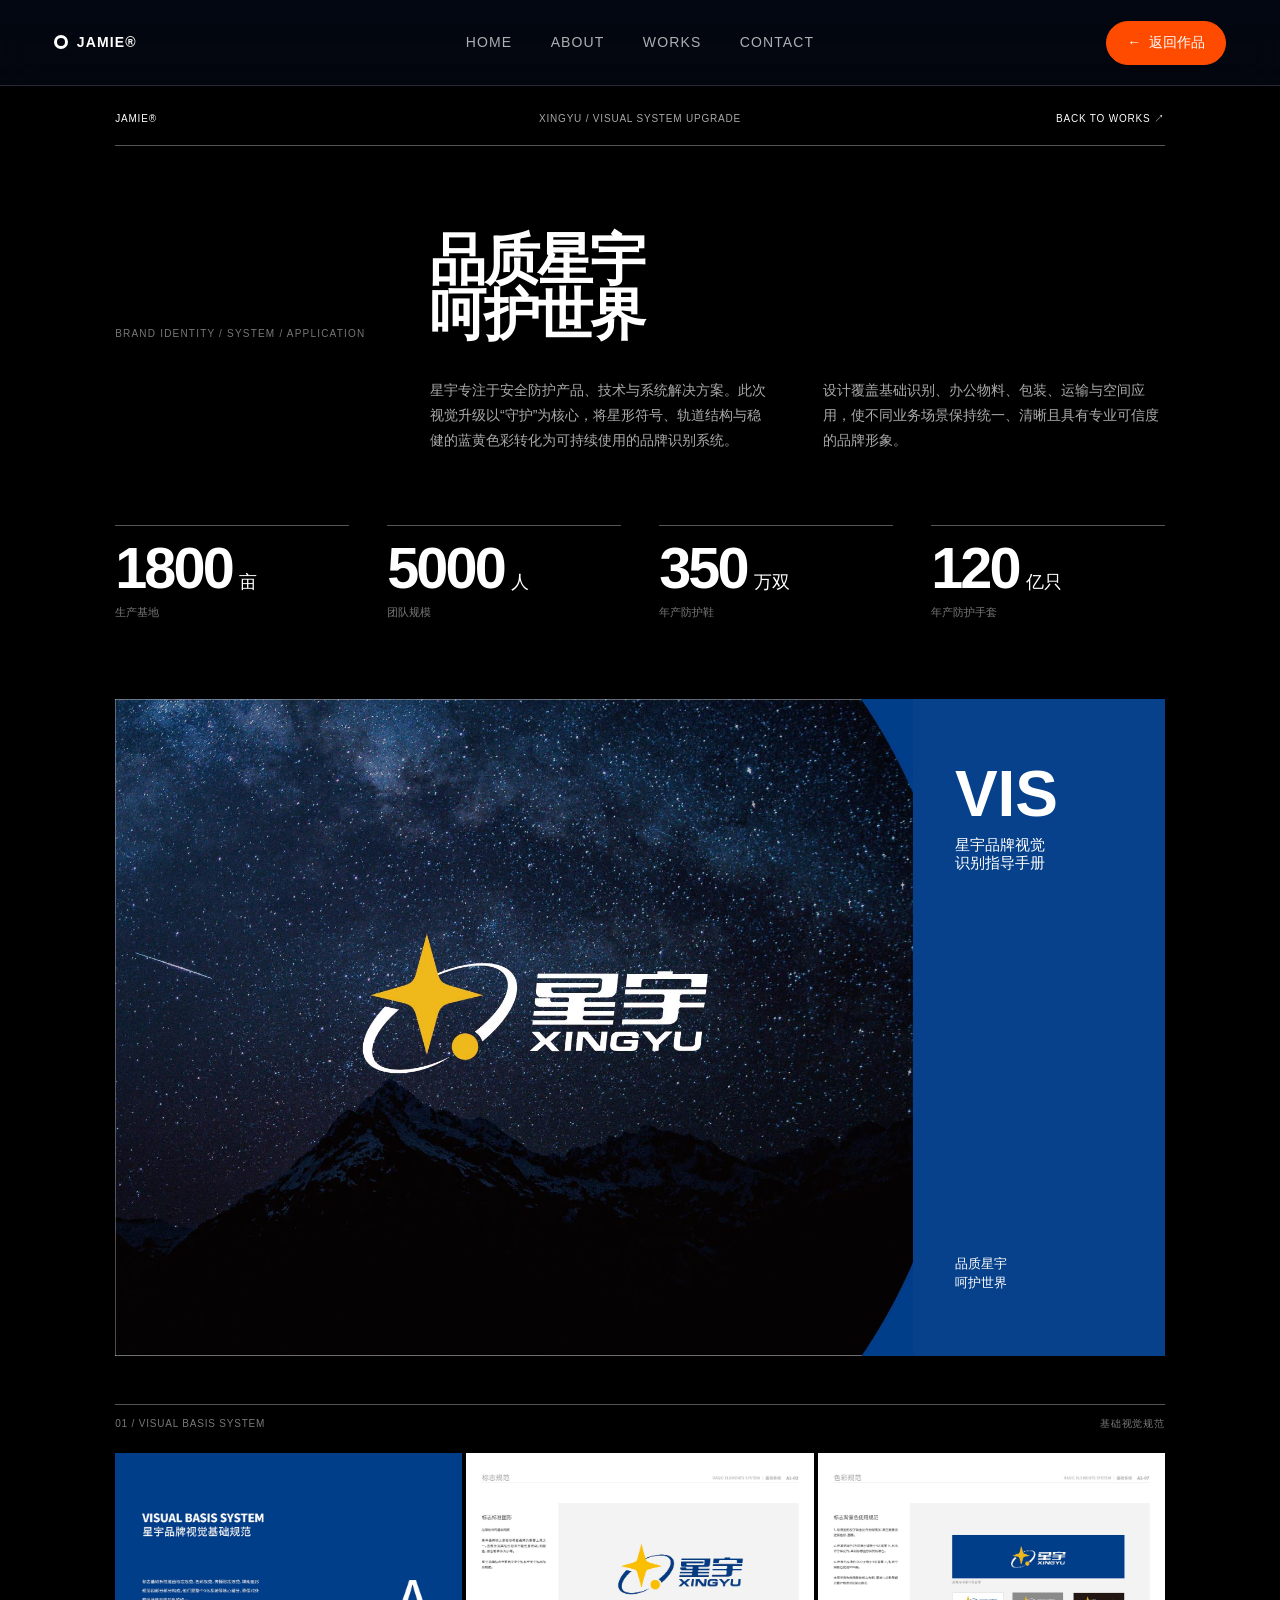
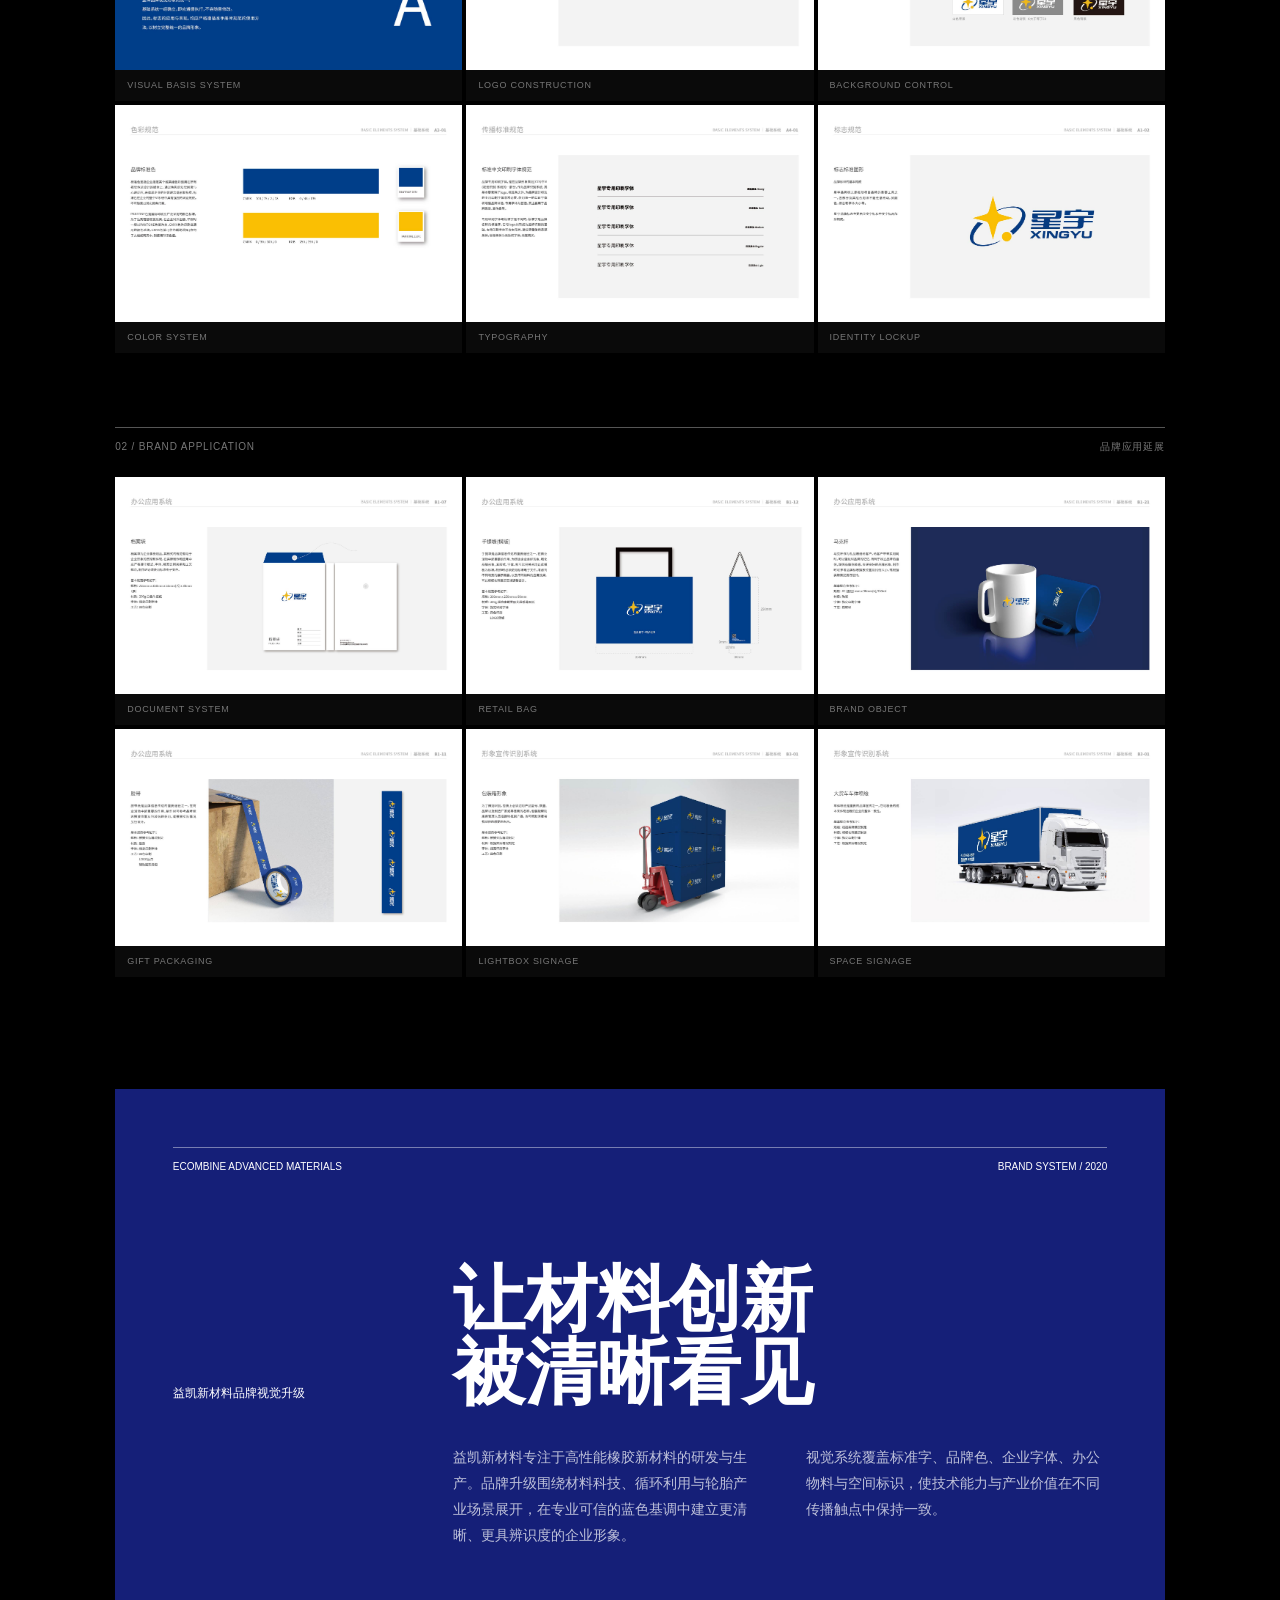
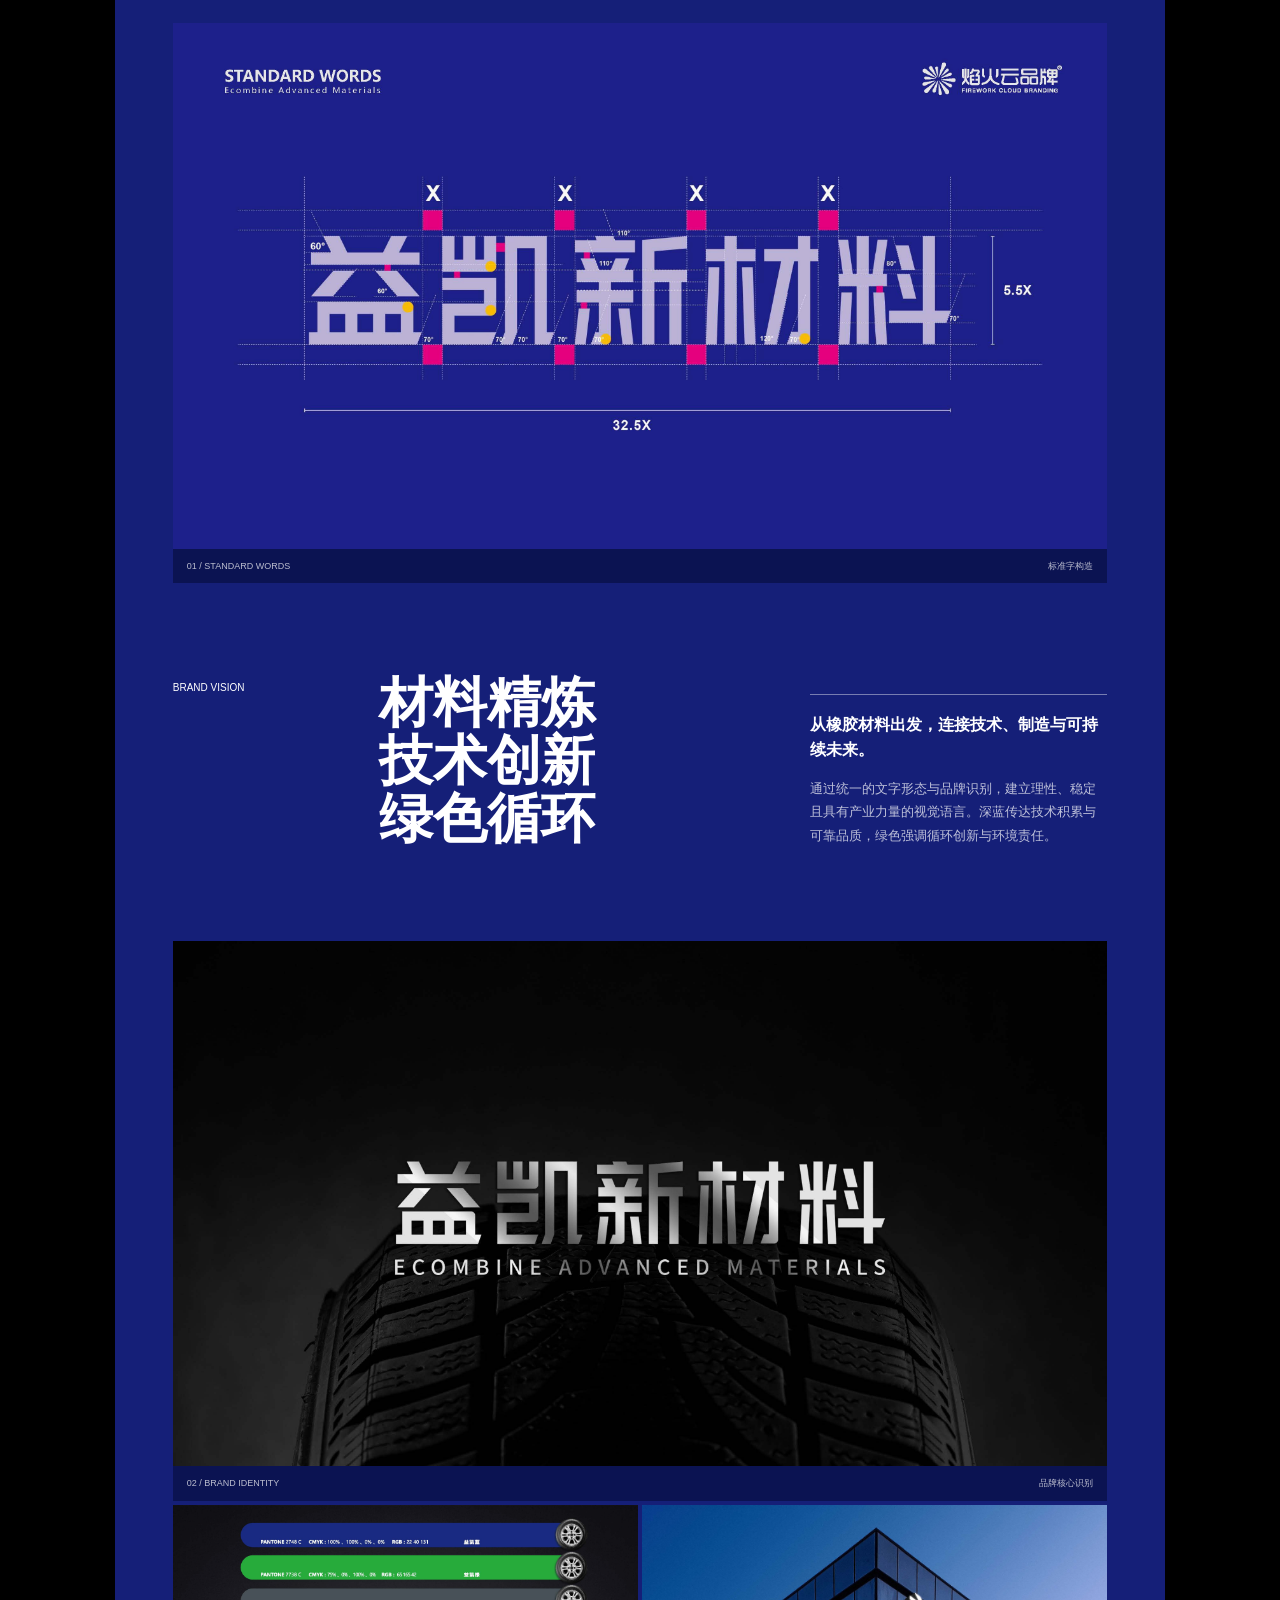
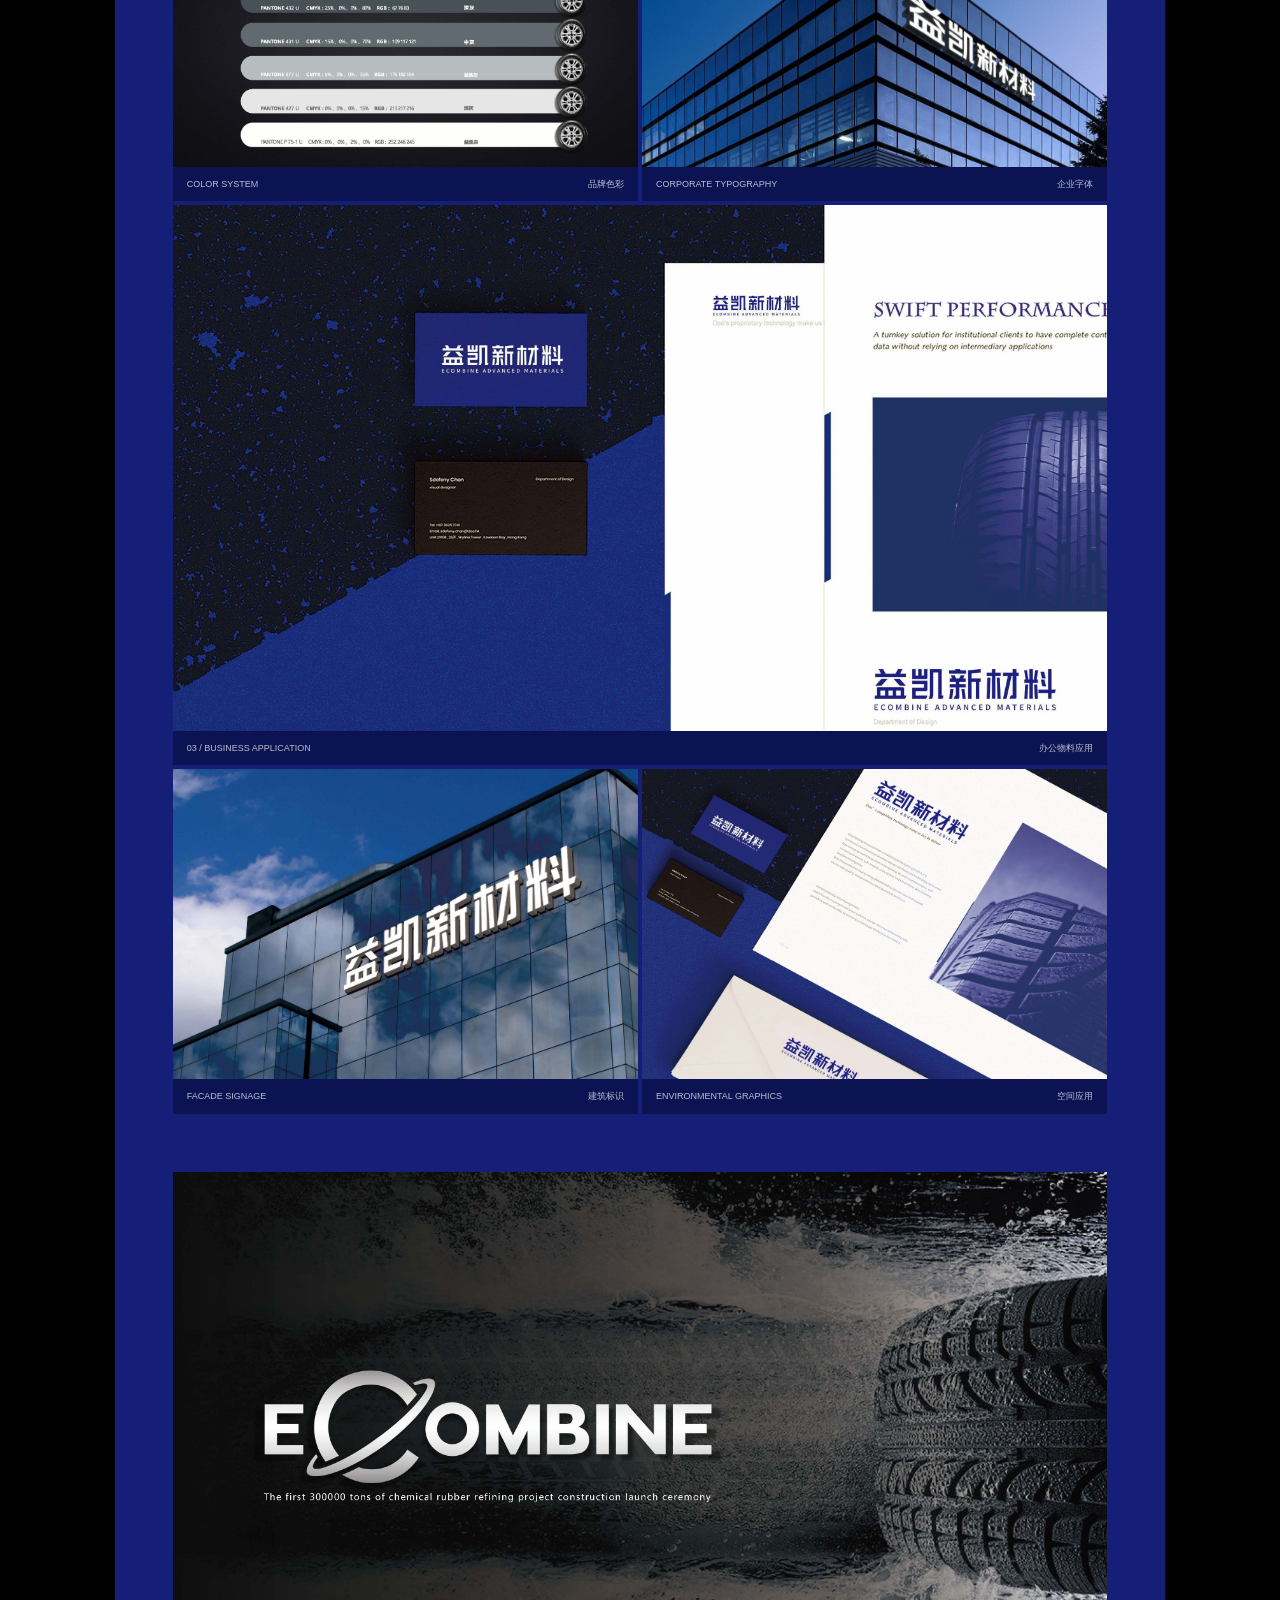
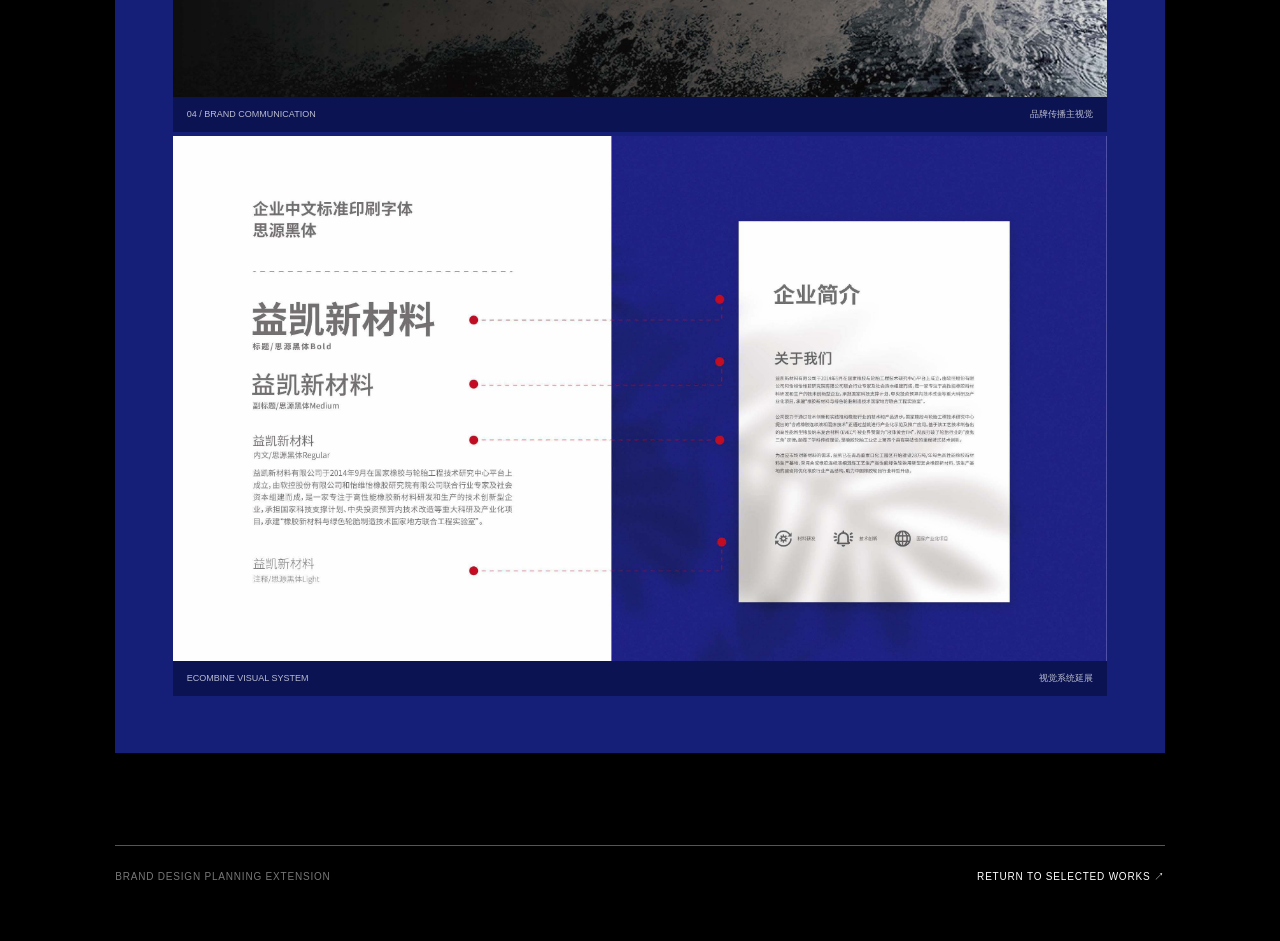
==== works/ecobine-brand-system/index.html @ 3ea34bc8 "Initial commit: Jamie Portfolio" ====
<!doctype html>
<html lang="zh-CN">
<head>
  <meta charset="utf-8">
  <meta name="viewport" content="width=device-width,initial-scale=1">
  <meta name="description" content="星宇品牌视觉识别系统升级项目">
  <title>Xingyu Brand System — Jamie</title>
  <link rel="icon" href="data:,">
  <link rel="stylesheet" href="/editorial-case.css?v=xingyu-yikai-1">
  <link rel="stylesheet" href="/global-nav.css?v=fixed-nav-4">
</head>
<body class="brand-reference-page has-global-nav">
  <header class="global-site-header">
    <a class="brand" href="/#home"><i></i> JAMIE®</a>
    <nav aria-label="主要导航"><a href="/#home">Home</a><a href="/#about">About</a><a href="/#works">Works</a><a href="/#contact">Contact</a></nav>
    <a class="case-return" href="/#works-secondary"><span aria-hidden="true">←</span> 返回作品</a>
  </header>
  <header class="brand-reference-nav">
    <a href="/#works-secondary">JAMIE®</a>
    <span>XINGYU / VISUAL SYSTEM UPGRADE</span>
    <a href="/#works-secondary">BACK TO WORKS ↗</a>
  </header>
  <main>
    <section class="brand-reference-intro">
      <div class="brand-reference-title">
        <p>BRAND IDENTITY / SYSTEM / APPLICATION</p>
        <h1>品质星宇<br>呵护世界</h1>
      </div>
      <div class="brand-reference-copy">
        <p>星宇专注于安全防护产品、技术与系统解决方案。此次视觉升级以“守护”为核心，将星形符号、轨道结构与稳健的蓝黄色彩转化为可持续使用的品牌识别系统。</p>
        <p>设计覆盖基础识别、办公物料、包装、运输与空间应用，使不同业务场景保持统一、清晰且具有专业可信度的品牌形象。</p>
      </div>
      <div class="brand-reference-stats">
        <div><strong>1800</strong><span>亩</span><p>生产基地</p></div>
        <div><strong>5000</strong><span>人</span><p>团队规模</p></div>
        <div><strong>350</strong><span>万双</span><p>年产防护鞋</p></div>
        <div><strong>120</strong><span>亿只</span><p>年产防护手套</p></div>
      </div>
    </section>

    <section class="brand-reference-feature">
      <img src="/assets/brand/xingyu-cover.jpg" alt="星宇品牌视觉识别手册封面">
      <div class="brand-reference-feature-copy"><strong>VIS</strong><p>星宇品牌视觉<br>识别指导手册</p><span>品质星宇<br>呵护世界</span></div>
    </section>

    <section class="brand-reference-system">
      <div class="brand-reference-label"><span>01 / VISUAL BASIS SYSTEM</span><span>基础视觉规范</span></div>
      <div class="brand-reference-grid">
        <figure class="brand-reference-a"><img src="/assets/brand/xingyu-section-a.jpg" alt="星宇视觉基础系统章节"><figcaption>VISUAL BASIS SYSTEM</figcaption></figure>
        <figure><img src="/assets/brand/xingyu-mark.jpg" alt="星宇标志标准图形"><figcaption>LOGO CONSTRUCTION</figcaption></figure>
        <figure><img src="/assets/brand/xingyu-background.jpg" alt="星宇标志背景色规范"><figcaption>BACKGROUND CONTROL</figcaption></figure>
        <figure><img src="/assets/brand/xingyu-colors.jpg" alt="星宇品牌标准色"><figcaption>COLOR SYSTEM</figcaption></figure>
        <figure><img src="/assets/brand/xingyu-type.jpg" alt="星宇标准印刷字体"><figcaption>TYPOGRAPHY</figcaption></figure>
        <figure><img src="/assets/brand/xingyu-mark.jpg" alt="星宇标志组合规范"><figcaption>IDENTITY LOCKUP</figcaption></figure>
      </div>
    </section>

    <section class="brand-reference-system brand-reference-applications">
      <div class="brand-reference-label"><span>02 / BRAND APPLICATION</span><span>品牌应用延展</span></div>
      <div class="brand-reference-grid">
        <figure><img src="/assets/brand/xingyu-folder.jpg" alt="星宇档案袋应用"><figcaption>DOCUMENT SYSTEM</figcaption></figure>
        <figure><img src="/assets/brand/xingyu-bag.jpg" alt="星宇手提袋应用"><figcaption>RETAIL BAG</figcaption></figure>
        <figure><img src="/assets/brand/xingyu-mug.jpg" alt="星宇马克杯应用"><figcaption>BRAND OBJECT</figcaption></figure>
        <figure><img src="/assets/brand/xingyu-box.jpg" alt="星宇礼品盒应用"><figcaption>GIFT PACKAGING</figcaption></figure>
        <figure><img src="/assets/brand/xingyu-sign.jpg" alt="星宇灯箱广告应用"><figcaption>LIGHTBOX SIGNAGE</figcaption></figure>
        <figure><img src="/assets/brand/xingyu-signage.jpg" alt="星宇空间导视应用"><figcaption>SPACE SIGNAGE</figcaption></figure>
      </div>
    </section>

    <section class="yikai-reference-page" aria-labelledby="yikai-title">
      <div class="yikai-reference-intro">
        <div class="yikai-reference-kicker">
          <span>ECOMBINE ADVANCED MATERIALS</span>
          <span>BRAND SYSTEM / 2020</span>
        </div>
        <div class="yikai-reference-title">
          <p>益凯新材料品牌视觉升级</p>
          <h2 id="yikai-title">让材料创新<br>被清晰看见</h2>
        </div>
        <div class="yikai-reference-copy">
          <p>益凯新材料专注于高性能橡胶新材料的研发与生产。品牌升级围绕材料科技、循环利用与轮胎产业场景展开，在专业可信的蓝色基调中建立更清晰、更具辨识度的企业形象。</p>
          <p>视觉系统覆盖标准字、品牌色、企业字体、办公物料与空间标识，使技术能力与产业价值在不同传播触点中保持一致。</p>
        </div>
      </div>

      <figure class="yikai-reference-hero">
        <img src="/assets/brand/yk-33.jpg" alt="益凯新材料中文标准字构造规范">
        <figcaption><span>01 / STANDARD WORDS</span><span>标准字构造</span></figcaption>
      </figure>

      <div class="yikai-reference-vision">
        <p>BRAND VISION</p>
        <h3>材料精炼<br>技术创新<br>绿色循环</h3>
        <div>
          <strong>从橡胶材料出发，连接技术、制造与可持续未来。</strong>
          <p>通过统一的文字形态与品牌识别，建立理性、稳定且具有产业力量的视觉语言。深蓝传达技术积累与可靠品质，绿色强调循环创新与环境责任。</p>
        </div>
      </div>

      <figure class="yikai-reference-hero yikai-reference-dark">
        <img src="/assets/brand/yk-34.jpg" alt="益凯新材料标志与轮胎应用主视觉" loading="lazy">
        <figcaption><span>02 / BRAND IDENTITY</span><span>品牌核心识别</span></figcaption>
      </figure>

      <div class="yikai-reference-grid">
        <figure>
          <img src="/assets/brand/yk-03.jpg" alt="益凯新材料品牌色彩系统" loading="lazy">
          <figcaption><span>COLOR SYSTEM</span><span>品牌色彩</span></figcaption>
        </figure>
        <figure>
          <img src="/assets/brand/yk-40.jpg" alt="益凯新材料企业字体规范" loading="lazy">
          <figcaption><span>CORPORATE TYPOGRAPHY</span><span>企业字体</span></figcaption>
        </figure>
      </div>

      <figure class="yikai-reference-hero">
        <img src="/assets/brand/yk-35.jpg" alt="益凯新材料品牌办公与印刷物料" loading="lazy">
        <figcaption><span>03 / BUSINESS APPLICATION</span><span>办公物料应用</span></figcaption>
      </figure>

      <div class="yikai-reference-grid yikai-reference-environment">
        <figure>
          <img src="/assets/brand/yk-36.jpg" alt="益凯新材料建筑外立面标识" loading="lazy">
          <figcaption><span>FACADE SIGNAGE</span><span>建筑标识</span></figcaption>
        </figure>
        <figure>
          <img src="/assets/brand/yk-39.jpg" alt="益凯新材料园区环境标识" loading="lazy">
          <figcaption><span>ENVIRONMENTAL GRAPHICS</span><span>空间应用</span></figcaption>
        </figure>
      </div>

      <figure class="yikai-reference-hero yikai-reference-campaign">
        <img src="/assets/brand/yk-05.jpg" alt="益凯新材料轮胎品牌传播主视觉" loading="lazy">
        <figcaption><span>04 / BRAND COMMUNICATION</span><span>品牌传播主视觉</span></figcaption>
      </figure>

      <figure class="yikai-reference-hero yikai-reference-end">
        <img src="/assets/brand/yk-42.jpg" alt="益凯新材料视觉规范延展" loading="lazy">
        <figcaption><span>ECOMBINE VISUAL SYSTEM</span><span>视觉系统延展</span></figcaption>
      </figure>
    </section>

    <footer class="brand-reference-footer"><span>BRAND DESIGN PLANNING EXTENSION</span><a href="/#works-secondary">RETURN TO SELECTED WORKS ↗</a></footer>
  </main>
</body>
</html>
---- editorial-case.css ----
:root{font-family:Arial,"Helvetica Neue","Microsoft YaHei",sans-serif;color:#f7f7f5;background:#050505;line-height:1.45}
*{box-sizing:border-box}html{scroll-behavior:smooth}body{margin:0;background:#050505}img{display:block;width:100%}a{color:inherit}
.case-nav{position:relative;z-index:2;display:grid;grid-template-columns:1fr auto 1fr;align-items:center;gap:20px;padding:22px 6vw;border-bottom:1px solid #444;font-size:10px;letter-spacing:.08em;text-transform:uppercase}.case-nav a{text-decoration:none}.case-nav p{margin:0;color:#888}.case-nav a:last-child{text-align:right}
.case-hero{display:grid;grid-template-columns:minmax(280px,.7fr) minmax(0,1.3fr);min-height:78svh;border-bottom:1px solid #333}.case-hero-copy{display:flex;flex-direction:column;justify-content:center;padding:8vw 6vw}.case-kicker{margin:0 0 24px;color:#8a8a86;font-size:10px;letter-spacing:.12em}.case-hero h1{margin:0;font-size:clamp(52px,6.6vw,118px);line-height:.87;letter-spacing:-.07em}.case-hero-copy>p:last-child{max-width:430px;margin:34px 0 0;color:#aaa;font-size:16px;line-height:1.75}.case-hero figure{margin:0;min-height:520px;background:#141414;overflow:hidden}.case-hero figure img{height:100%;object-fit:cover}
.case-intro{display:grid;grid-template-columns:1fr 1fr;gap:8vw;padding:90px 6vw}.case-intro h2{margin:0;font-size:clamp(36px,4vw,70px);line-height:.95;letter-spacing:-.055em}.case-intro p{max-width:520px;margin:0;color:#aaa;font-size:16px;line-height:1.75}.case-label{display:flex;justify-content:space-between;gap:20px;padding-top:13px;border-top:1px solid #555;color:#777;font-size:10px;letter-spacing:.08em;text-transform:uppercase}
.case-gallery{padding:0 6vw 90px}.case-gallery .case-label{margin-bottom:34px}.case-grid{display:grid;grid-template-columns:repeat(2,minmax(0,1fr));gap:18px}.case-grid figure{margin:0;background:#111;overflow:hidden}.case-grid figure.wide{grid-column:1/-1}.case-grid img{height:100%;object-fit:cover}.case-grid figcaption{padding:10px 0 22px;color:#777;font-size:10px;letter-spacing:.08em}
.case-band{padding:90px 6vw;background:#f2f2ef;color:#111}.case-band .case-label{border-color:#999;color:#777}.case-band h2{max-width:920px;margin:52px 0 42px;font-size:clamp(40px,5vw,88px);line-height:.91;letter-spacing:-.065em}.case-band-grid{display:grid;grid-template-columns:repeat(3,1fr);gap:16px}.case-band-grid figure{margin:0}.case-band-grid figcaption{padding-top:9px;color:#777;font-size:10px}
.case-footer{display:flex;justify-content:space-between;gap:20px;padding:28px 6vw;border-top:1px solid #444;color:#aaa;font-size:10px;letter-spacing:.08em}.case-footer a{text-decoration:none}
body.case-blue{background:#061533}.case-blue .case-nav,.case-blue .case-hero{border-color:#31528b}.case-blue .case-hero figure,.case-blue .case-grid figure{background:#0c234f}.case-blue .case-label{border-color:#4069a7;color:#8ca9d2}.case-blue .case-intro p{color:#abc0df}.case-blue .case-band{background:#e8edf4}
body.case-tea{background:#171410}.case-tea .case-nav,.case-tea .case-hero{border-color:#5b4f40}.case-tea .case-hero figure,.case-tea .case-grid figure{background:#262017}.case-tea .case-label{border-color:#6f604c;color:#a99071}.case-tea .case-intro p{color:#c0b19c}.case-tea .case-band{background:#efece4}
body.case-package{background:#120c08}.case-package .case-nav,.case-package .case-hero{border-color:#60452d}.case-package .case-hero figure,.case-package .case-grid figure{background:#29180f}.case-package .case-label{border-color:#77563a;color:#bc8d61}.case-package .case-intro p{color:#c9ac91}.case-package .case-band{background:#f0e8dc}
@media(max-width:850px){.case-nav{grid-template-columns:1fr auto;padding:18px 22px}.case-nav p{display:none}.case-hero{grid-template-columns:1fr;min-height:auto}.case-hero-copy{padding:76px 22px}.case-hero figure{min-height:58vw}.case-intro{grid-template-columns:1fr;gap:28px;padding:64px 22px}.case-gallery{padding:0 22px 64px}.case-band{padding:64px 22px}.case-band-grid{grid-template-columns:1fr 1fr}.case-footer{padding:24px 22px}}
@media(max-width:540px){.case-hero h1{font-size:54px}.case-hero-copy>p:last-child,.case-intro p{font-size:14px}.case-grid,.case-band-grid{grid-template-columns:1fr}.case-grid figure.wide{grid-column:auto}.case-band h2{font-size:44px}.case-footer{display:block}.case-footer a{display:block;margin-top:10px}}
@media(prefers-reduced-motion:reduce){html{scroll-behavior:auto}}

/* Xingyu reference layout: pure black canvas and a long-form VIS grid. */
.brand-reference-page{margin:0;background:#000;color:#fff;font-family:Arial,"Helvetica Neue","Microsoft YaHei",sans-serif}
.brand-reference-nav{display:grid;grid-template-columns:1fr auto 1fr;align-items:center;gap:20px;margin:0 9vw;padding:26px 0 18px;border-bottom:1px solid #555;color:#aaa;font-size:10px;letter-spacing:.08em;text-transform:uppercase}.brand-reference-nav a{color:#fff;text-decoration:none}.brand-reference-nav a:last-child{text-align:right}
.brand-reference-intro{padding:86px 9vw 78px}.brand-reference-title{display:grid;grid-template-columns:30% 70%;align-items:end;gap:0}.brand-reference-title>p{margin:0;color:#777;font-size:10px;letter-spacing:.12em}.brand-reference-title h1{margin:0;font-size:clamp(38px,4.4vw,80px);line-height:.98;letter-spacing:-.045em}.brand-reference-copy{display:grid;grid-template-columns:1fr 1fr;gap:4vw;margin:36px 0 0 30%}.brand-reference-copy p{margin:0;color:#aaa;font-size:14px;line-height:1.8}.brand-reference-stats{display:grid;grid-template-columns:repeat(4,1fr);gap:3vw;margin-top:72px}.brand-reference-stats div{border-top:1px solid #555;padding-top:14px}.brand-reference-stats strong{font-size:clamp(38px,4.5vw,76px);line-height:1;letter-spacing:-.05em}.brand-reference-stats span{margin-left:7px;font-size:18px}.brand-reference-stats p{margin:7px 0 0;color:#777;font-size:11px}
.brand-reference-feature{position:relative;width:82%;margin:0 auto 4px;background:#071b42;overflow:hidden}.brand-reference-feature>img{display:block;width:100%}.brand-reference-feature-copy{position:absolute;top:0;right:0;bottom:0;width:24%;display:flex;flex-direction:column;padding:6% 4%;background:#07418b}.brand-reference-feature-copy strong{font-size:clamp(40px,5vw,82px);line-height:1}.brand-reference-feature-copy p{margin:10px 0 0;font-size:15px;line-height:1.2}.brand-reference-feature-copy span{margin-top:auto;font-size:13px;line-height:1.45}
.brand-reference-system{width:82%;margin:0 auto;padding-top:44px}.brand-reference-label{display:flex;justify-content:space-between;gap:20px;margin-bottom:22px;padding-top:12px;border-top:1px solid #555;color:#777;font-size:10px;letter-spacing:.08em}.brand-reference-grid{display:grid;grid-template-columns:repeat(3,1fr);gap:4px}.brand-reference-grid figure{margin:0;background:#f2f2f0;overflow:hidden}.brand-reference-grid img{display:block;width:100%;height:auto}.brand-reference-grid figcaption{padding:9px 12px;background:#0a0a0a;color:#777;font-size:9px;letter-spacing:.08em}.brand-reference-a{background:#07418b!important}.brand-reference-applications{padding-top:74px}.brand-reference-footer{display:flex;justify-content:space-between;gap:20px;width:82%;margin:92px auto 0;padding:24px 0 56px;border-top:1px solid #555;color:#777;font-size:10px;letter-spacing:.08em}.brand-reference-footer a{color:#fff;text-decoration:none}

/* Ecombine chapter: a continuous deep-blue brand manual below the Xingyu case. */
.yikai-reference-page{width:82%;margin:112px auto 0;padding:0 4.5vw 4.5vw;background:#151f78;color:#fff;box-sizing:border-box;overflow:hidden}.yikai-reference-intro{padding:4.5vw 0 5.5vw}.yikai-reference-kicker{display:flex;justify-content:space-between;gap:20px;padding-top:12px;border-top:1px solid rgba(255,255,255,.42);font-size:10px;line-height:1.4}.yikai-reference-title{display:grid;grid-template-columns:30% 70%;align-items:end;margin-top:7vw}.yikai-reference-title>p{margin:0 28px 7px 0;font-size:12px;line-height:1.5}.yikai-reference-title h2{margin:0;font-size:clamp(42px,5.6vw,100px);font-weight:700;line-height:1.02;letter-spacing:0}.yikai-reference-copy{display:grid;grid-template-columns:1fr 1fr;gap:4vw;margin:36px 0 0 30%}.yikai-reference-copy p{margin:0;color:rgba(255,255,255,.72);font-size:14px;line-height:1.85}.yikai-reference-page figure{margin:0;overflow:hidden}.yikai-reference-page img{display:block;width:100%;height:auto}.yikai-reference-page figcaption{display:flex;justify-content:space-between;gap:20px;padding:11px 14px;background:#0b1352;color:rgba(255,255,255,.72);font-size:9px;line-height:1.4;letter-spacing:0}.yikai-reference-hero{margin-top:4px!important}.yikai-reference-vision{display:grid;grid-template-columns:18% 42% 1fr;gap:3vw;padding:7vw 0}.yikai-reference-vision>p{margin:8px 0 0;font-size:10px}.yikai-reference-vision h3{margin:0;font-size:clamp(34px,4.2vw,72px);line-height:1.08;letter-spacing:0}.yikai-reference-vision div{align-self:end;padding-top:18px;border-top:1px solid rgba(255,255,255,.42)}.yikai-reference-vision strong{display:block;font-size:16px;line-height:1.55}.yikai-reference-vision div p{margin:14px 0 0;color:rgba(255,255,255,.72);font-size:13px;line-height:1.8}.yikai-reference-grid{display:grid;grid-template-columns:1fr 1fr;gap:4px;margin-top:4px}.yikai-reference-grid figure{display:flex;flex-direction:column;background:#0b1352}.yikai-reference-grid img{flex:1;object-fit:cover}.yikai-reference-environment img{aspect-ratio:1.5;object-fit:cover}.yikai-reference-campaign{margin-top:4.5vw!important}.yikai-reference-end{margin-top:4px!important}.yikai-reference-dark img,.yikai-reference-campaign img{background:#050505}
@media(max-width:760px){.brand-reference-nav{grid-template-columns:1fr auto;margin:0 20px}.brand-reference-nav span{display:none}.brand-reference-intro{padding:64px 20px}.brand-reference-title{grid-template-columns:1fr;gap:20px}.brand-reference-copy{grid-template-columns:1fr;margin:30px 0 0}.brand-reference-stats{grid-template-columns:1fr 1fr}.brand-reference-feature,.brand-reference-system,.brand-reference-footer{width:calc(100% - 40px)}.brand-reference-feature-copy{display:none}.brand-reference-grid{grid-template-columns:1fr 1fr}.brand-reference-footer{margin-top:60px}.yikai-reference-page{width:calc(100% - 40px);margin-top:72px;padding:0 20px 20px}.yikai-reference-intro{padding:34px 0 46px}.yikai-reference-title{grid-template-columns:1fr;margin-top:58px}.yikai-reference-title>p{margin-bottom:18px}.yikai-reference-copy{grid-template-columns:1fr;margin:28px 0 0}.yikai-reference-vision{grid-template-columns:1fr;padding:58px 0}.yikai-reference-vision h3{margin-top:22px}.yikai-reference-vision div{margin-top:22px}.yikai-reference-grid{grid-template-columns:1fr}.yikai-reference-campaign{margin-top:40px!important}}
@media(max-width:480px){.brand-reference-stats{gap:28px 14px}.brand-reference-stats strong{font-size:42px}.brand-reference-grid{grid-template-columns:1fr}.brand-reference-footer{display:block}.brand-reference-footer a{display:block;margin-top:10px}}

/* Breakthrough 2020: black editorial canvas based on the supplied annual-report reference. */
.publication-reference-page{margin:0;background:#000;color:#fff;font-family:Arial,"Helvetica Neue","Microsoft YaHei",sans-serif}.publication-nav{display:grid;grid-template-columns:1fr auto 1fr;align-items:center;width:82%;margin:0 auto;padding:26px 0 18px;border-bottom:1px solid #444;font-size:10px;line-height:1.4}.publication-nav a{color:#fff;text-decoration:none}.publication-nav p{margin:0;color:#777}.publication-nav a:last-child{text-align:right}.publication-main{width:82%;margin:0 auto}.publication-intro{padding:76px 0 68px}.publication-kicker,.publication-label{display:flex;justify-content:space-between;gap:20px;padding-top:12px;border-top:1px solid #4b4b4b;color:#858585;font-size:10px;line-height:1.4}.publication-summary{display:grid;grid-template-columns:34% 66%;gap:0;margin-top:72px}.publication-summary>div:first-child>p{margin:0 0 26px;color:#777;font-size:10px;line-height:1.4}.publication-summary h1{margin:0;font-size:76px;line-height:.9;letter-spacing:0}.publication-description{align-self:end;max-width:820px}.publication-description h2{max-width:720px;margin:0 0 28px;font-size:34px;line-height:1.16;letter-spacing:0}.publication-description>p{max-width:760px;margin:0 0 14px;color:#aaa;font-size:15px;line-height:1.8}.publication-palette{display:flex;gap:12px;margin-top:30px}.publication-palette i{width:18px;height:18px;border-radius:50%;background:#e23b48}.publication-palette i:nth-child(2){background:#f2f2ee}.publication-palette i:nth-child(3){background:#e8bd24}.publication-palette i:nth-child(4){background:#24a84c}.publication-cover{width:78%;margin:0 auto;background:#000;overflow:hidden}.publication-cover img{width:100%;height:auto}.publication-reference-page figcaption{display:flex;justify-content:space-between;gap:20px;padding:11px 12px;background:#080808;color:#777;font-size:9px;line-height:1.4}.publication-section{padding-top:112px}.publication-section-head{display:grid;grid-template-columns:1.3fr .7fr;gap:8vw;align-items:end;margin:54px 0 38px}.publication-section-head h2{max-width:800px;margin:0;font-size:46px;line-height:1.05;letter-spacing:0}.publication-section-head p{max-width:480px;margin:0;color:#999;font-size:14px;line-height:1.75}.publication-spread-grid,.publication-mockup-grid{display:grid;grid-template-columns:repeat(3,minmax(0,1fr));gap:4px}.publication-spread-grid figure,.publication-mockup-grid figure{margin:0;background:#0c0c0c;overflow:hidden}.publication-spread-grid img,.publication-mockup-grid img{width:100%;height:auto}.publication-mockup-grid{row-gap:22px}.publication-mockup-grid figcaption{display:block;padding:9px 0 0;background:#000}.publication-bindings{padding-top:128px}.publication-closing{padding:160px 0 74px}.publication-closing>p{margin:0 0 44px;color:#777;font-size:10px}.publication-closing h2{margin:0;font-size:72px;line-height:.93;letter-spacing:0}.publication-closing div{display:flex;justify-content:space-between;gap:30px;margin-top:58px;padding-top:18px;border-top:1px solid #444;color:#999;font-size:11px}.publication-closing a{color:#fff;text-decoration:none}
@media(max-width:900px){.publication-summary{grid-template-columns:1fr;margin-top:56px}.publication-summary h1{font-size:64px}.publication-description{margin-top:52px}.publication-section-head{grid-template-columns:1fr;gap:24px}.publication-spread-grid,.publication-mockup-grid{grid-template-columns:1fr 1fr}.publication-cover{width:100%}.publication-closing h2{font-size:60px}}
@media(max-width:600px){.publication-nav{grid-template-columns:1fr auto;width:calc(100% - 40px);padding:20px 0}.publication-nav p{display:none}.publication-main{width:calc(100% - 40px)}.publication-intro{padding:56px 0 46px}.publication-kicker span:last-child{display:none}.publication-summary{margin-top:48px}.publication-summary h1{font-size:52px}.publication-description{margin-top:40px}.publication-description h2{font-size:28px}.publication-description>p{font-size:14px}.publication-section{padding-top:78px}.publication-section-head{margin:38px 0 28px}.publication-section-head h2{font-size:34px}.publication-spread-grid,.publication-mockup-grid{grid-template-columns:1fr}.publication-bindings{padding-top:86px}.publication-closing{padding:100px 0 52px}.publication-closing h2{font-size:44px}.publication-closing div{display:block}.publication-closing a{display:block;margin-top:18px}}

/* Laoshan tea editorial: a distinct black chapter with restrained tea-green cues. */
.tea-publication{padding-top:104px;border-top:1px solid #363636;background:#000;color:#fff}.tea-publication-intro{padding-bottom:82px}.tea-publication-kicker,.tea-publication-label{display:flex;justify-content:space-between;gap:20px;padding-top:12px;border-top:1px solid #465247;color:#7f9181;font-size:10px;line-height:1.4}.tea-publication-summary{display:grid;grid-template-columns:34% 66%;margin-top:72px}.tea-publication-summary>div:first-child>p{margin:0 0 26px;color:#718273;font-size:10px}.tea-publication-summary h2{margin:0;font-size:70px;line-height:.95;letter-spacing:0}.tea-publication-description{align-self:end;max-width:820px}.tea-publication-description h3{max-width:720px;margin:0 0 28px;font-size:34px;line-height:1.16;letter-spacing:0}.tea-publication-description>p{max-width:760px;margin:0 0 14px;color:#aaa;font-size:15px;line-height:1.8}.tea-publication-palette{display:flex;gap:12px;margin-top:30px}.tea-publication-palette i{width:18px;height:18px;border-radius:50%;background:#566f45}.tea-publication-palette i:nth-child(2){background:#f1f0e9}.tea-publication-palette i:nth-child(3){background:#d7ae42}.tea-publication-palette i:nth-child(4){background:#183d2d}.tea-publication-section{padding-top:30px}.tea-publication-section-head{display:grid;grid-template-columns:1.3fr .7fr;gap:8vw;align-items:end;margin:54px 0 38px}.tea-publication-section-head h3{max-width:800px;margin:0;font-size:46px;line-height:1.05;letter-spacing:0}.tea-publication-section-head p{max-width:480px;margin:0;color:#999;font-size:14px;line-height:1.75}.tea-publication-overview-grid{display:grid;grid-template-columns:repeat(3,minmax(0,1fr));gap:4px}.tea-publication figure{margin:0;background:#0a0a0a;overflow:hidden}.tea-publication img{display:block;width:100%;height:auto}.tea-publication figcaption{display:flex;justify-content:space-between;gap:20px;padding:10px 12px;background:#080808;color:#718273;font-size:9px;line-height:1.4}.tea-publication-cover{width:78%;margin:118px auto 0!important}.tea-publication-feature{margin-top:112px!important}.tea-publication-mockups{display:grid;grid-template-columns:1fr;gap:4px;margin-top:4px}.tea-publication-end{padding:130px 0 72px}.tea-publication-end>p{margin:0 0 82px;text-align:center;font-size:68px;font-weight:700;line-height:1}.tea-publication-end>p::after{content:"";display:block;width:92px;height:8px;margin:12px auto 0;background:#a78a4f}.tea-publication-end div{display:flex;justify-content:space-between;gap:30px;padding-top:18px;border-top:1px solid #465247;color:#718273;font-size:10px}.tea-publication-end a{color:#fff;text-decoration:none}
@media(max-width:900px){.tea-publication-summary{grid-template-columns:1fr;margin-top:56px}.tea-publication-summary h2{font-size:60px}.tea-publication-description{margin-top:52px}.tea-publication-section-head{grid-template-columns:1fr;gap:24px}.tea-publication-overview-grid{grid-template-columns:1fr 1fr}.tea-publication-cover{width:100%}}
@media(max-width:600px){.tea-publication{padding-top:76px}.tea-publication-intro{padding-bottom:62px}.tea-publication-kicker span:last-child{display:none}.tea-publication-summary{margin-top:48px}.tea-publication-summary h2{font-size:48px}.tea-publication-description{margin-top:40px}.tea-publication-description h3{font-size:28px}.tea-publication-description>p{font-size:14px}.tea-publication-section{padding-top:16px}.tea-publication-section-head{margin:38px 0 28px}.tea-publication-section-head h3{font-size:34px}.tea-publication-overview-grid{grid-template-columns:1fr}.tea-publication-cover{margin-top:78px!important}.tea-publication-feature{margin-top:72px!important}.tea-publication-end{padding:92px 0 52px}.tea-publication-end>p{margin-bottom:58px;font-size:50px}.tea-publication-end div{display:block}.tea-publication-end a{display:block;margin-top:16px}}

/* Keep the tea cover aligned with the main content column. */
.tea-publication-cover{width:100%;margin-left:0!important;margin-right:0!important}

/* Align the first editorial cover with the same content edges. */
.publication-cover{width:100%;margin-left:0;margin-right:0}

/* Festive packaging reference layout. */
.case-package{background:#e94712;color:#fff}
.case-package .case-nav{width:80%;margin:0 auto;padding:34px 0 20px;border-color:rgba(255,255,255,.45);color:#fff}
.case-package main{width:80%;margin:0 auto}
.case-package .case-hero{display:block;min-height:0;border:0;padding:76px 0 0}
.case-package .case-hero-copy{display:grid;grid-template-columns:30% 70%;padding:0 0 68px;align-items:end}
.case-package .case-kicker{color:#ffd2bd;margin:0 0 24px}
.case-package .case-hero h1{font-size:clamp(58px,6vw,108px);letter-spacing:-.06em}
.case-package .case-hero-copy>p:last-child{max-width:760px;margin:0;color:#ffe1d3;font-size:14px;line-height:1.75}
.case-package .case-hero figure{min-height:0;margin:0;background:transparent}
.case-package .case-hero figure img{height:auto;object-fit:contain}
.case-package .case-intro{display:none}
.case-package .case-gallery{padding:78px 0 0}
.case-package .case-label{border-color:rgba(255,255,255,.45);color:#ffd2bd}
.case-package .case-grid{grid-template-columns:repeat(2,1fr);gap:4px;margin-top:22px}
.case-package .case-grid figure.wide{grid-column:1/-1}
.case-package .case-grid figcaption{display:none}
.case-package .case-band{padding:92px 0 0;background:transparent;color:#fff}
.case-package .case-band h2{margin:48px 0 36px;font-size:clamp(40px,5vw,84px)}
.case-package .case-band-grid{grid-template-columns:repeat(2,1fr);gap:4px}
.case-package .case-band-grid figure:nth-child(1),.case-package .case-band-grid figure:nth-child(4){grid-column:1/-1}
.case-package .case-band-grid figcaption{display:none}
.case-package .case-footer{width:100%;padding:70px 0 34px;border-color:rgba(255,255,255,.45);color:#ffe1d3}
@media(max-width:850px){.case-package main{width:calc(100% - 40px)}.case-package .case-nav{width:calc(100% - 40px)}.case-package .case-hero-copy{grid-template-columns:1fr;gap:36px;padding-bottom:42px}.case-package .case-gallery{padding-top:56px}.case-package .case-band{padding-top:64px}}
---- global-nav.css ----
:root {
  --global-nav-height: 86px;
}

html {
  scroll-padding-top: var(--global-nav-height);
}

.global-site-header {
  position: fixed !important;
  z-index: 1000 !important;
  inset: 0 0 auto 0;
  width: 100%;
  height: var(--global-nav-height);
  padding: 0 clamp(24px, 4.2vw, 72px);
  display: grid;
  grid-template-columns: 1fr auto 1fr;
  align-items: center;
  color: #fff !important;
  font-family: Inter, "Helvetica Neue", "PingFang SC", "Microsoft YaHei", Arial, sans-serif;
  font-size: 14px;
  letter-spacing: .08em;
  text-transform: uppercase;
  background: linear-gradient(180deg, rgba(2, 8, 23, .72), rgba(2, 8, 23, .48));
  border-bottom: 1px solid rgba(255, 255, 255, .14);
  box-shadow: 0 10px 34px rgba(0, 0, 0, .08);
  -webkit-backdrop-filter: blur(18px) saturate(130%);
  backdrop-filter: blur(18px) saturate(130%);
}

.global-site-header a {
  color: inherit;
  text-decoration: none;
}

.global-site-header .brand {
  display: flex;
  align-items: center;
  gap: 9px;
  font-weight: 700;
}

.global-site-header .brand i {
  width: 14px;
  height: 14px;
  border: 3px solid #fff !important;
  border-radius: 50%;
}

.global-site-header nav {
  display: flex;
  gap: clamp(22px, 3vw, 52px);
  color: rgba(255, 255, 255, .68) !important;
}

.global-site-header nav a,
.global-site-header .contact-pill {
  transition: color .25s ease, background-color .25s ease, border-color .25s ease;
}

.global-site-header .case-return {
  justify-self: end;
  display: inline-flex;
  align-items: center;
  gap: 8px;
  min-height: 44px;
  padding: 10px 20px;
  border: 1px solid #ff4b00;
  border-radius: 30px;
  background: #ff4b00;
  color: #fff;
  font-size: 14px;
  letter-spacing: 0;
  white-space: nowrap;
  transition: background-color .2s ease;
}
.global-site-header .case-return:hover { background: #ff641f; }
.global-site-header .case-return:focus-visible { outline: 2px solid #fff; outline-offset: 4px; }

.global-site-header nav a:hover,
.global-site-header nav a:focus-visible {
  color: #fff;
}

.global-site-header .contact-pill {
  justify-self: end;
  padding: 9px 14px;
  border: 1px solid rgba(255, 255, 255, .28);
  border-radius: 999px;
}

.global-site-header .contact-pill:hover,
.global-site-header .contact-pill:focus-visible {
  background: #fff;
  color: #020817;
}

.has-global-nav > .case-shell-header,
.has-global-nav > .brand-reference-nav,
.has-global-nav > .publication-nav,
.has-global-nav > .case-nav {
  margin-top: var(--global-nav-height);
}

.has-global-nav.watch-page > main {
  padding-top: var(--global-nav-height);
}

@media (max-width: 640px) {
  :root {
    --global-nav-height: 70px;
  }

  .global-site-header {
    grid-template-columns: 1fr auto;
    padding: 0 20px;
  }

  .global-site-header nav {
    display: none;
  }
}

@media (prefers-reduced-motion: reduce) {
  .global-site-header nav a,
  .global-site-header .contact-pill {
    transition: none;
  }
}
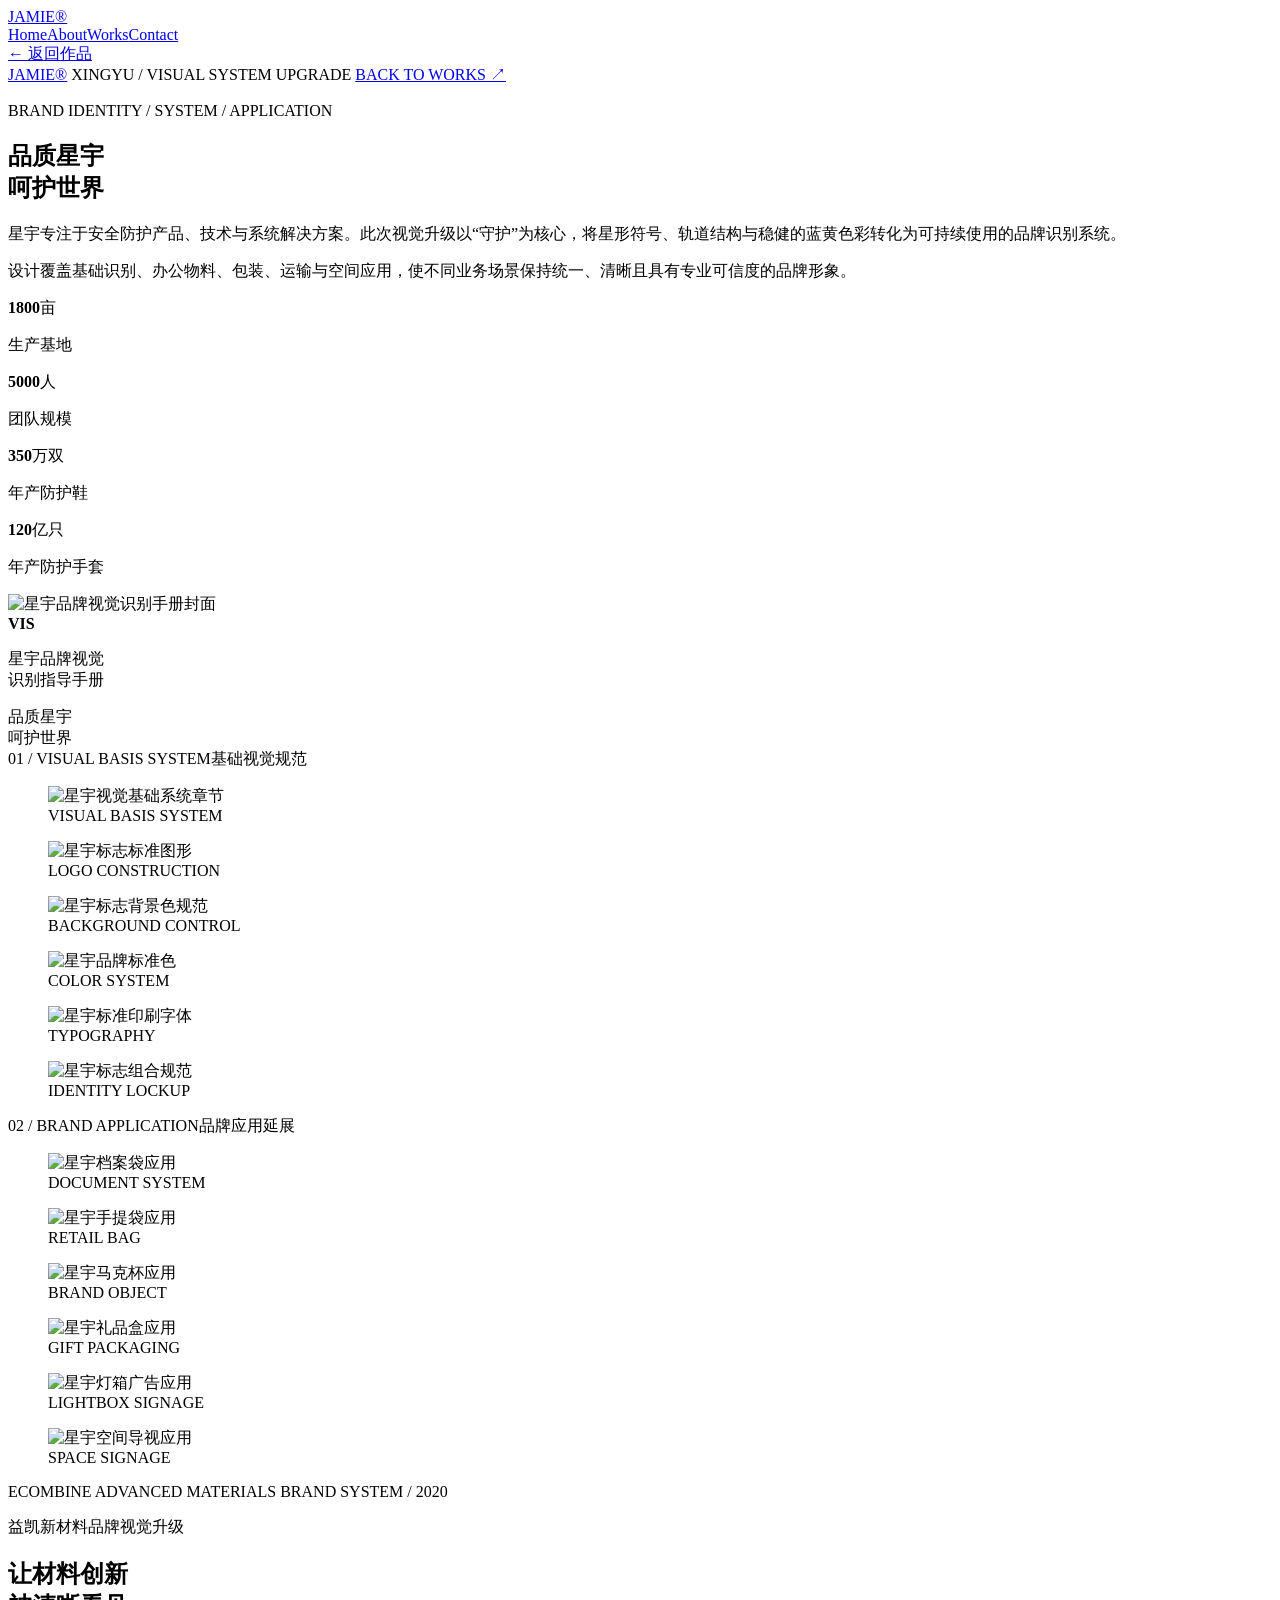
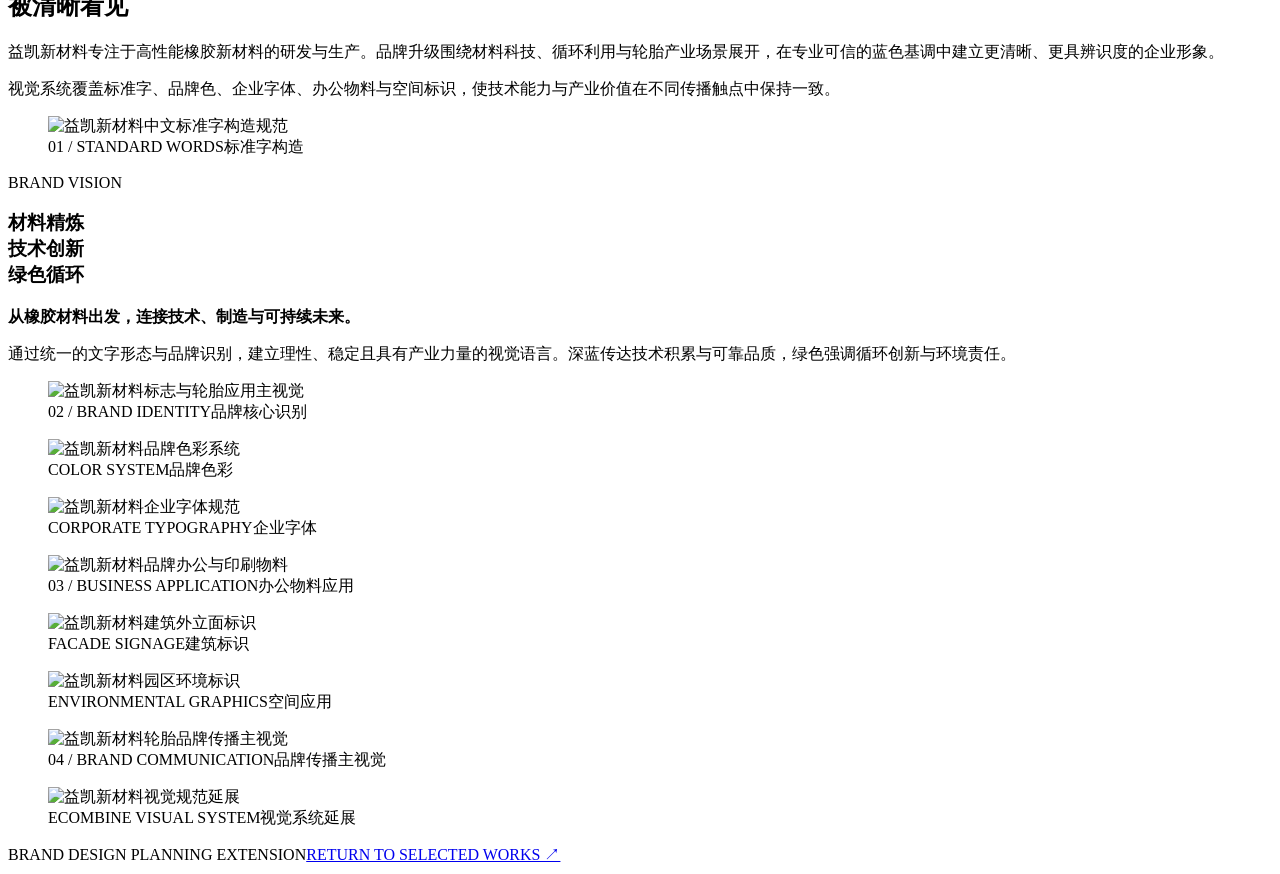
==== commit e8fe628f: "Fix: 修复资源路径问题，改为相对路径" ====
--- a/works/ecobine-brand-system/index.html
+++ b/works/ecobine-brand-system/index.html
@@ -1,4 +1,4 @@
-<!doctype html>
+﻿<!doctype html>
 <html lang="zh-CN">
 <head>
   <meta charset="utf-8">
@@ -6,19 +6,19 @@
   <meta name="description" content="星宇品牌视觉识别系统升级项目">
   <title>Xingyu Brand System — Jamie</title>
   <link rel="icon" href="data:,">
-  <link rel="stylesheet" href="/editorial-case.css?v=xingyu-yikai-1">
-  <link rel="stylesheet" href="/global-nav.css?v=fixed-nav-4">
+  <link rel="stylesheet" href="editorial-case.css?v=xingyu-yikai-1">
+  <link rel="stylesheet" href="global-nav.css?v=fixed-nav-4">
 </head>
 <body class="brand-reference-page has-global-nav">
   <header class="global-site-header">
-    <a class="brand" href="/#home"><i></i> JAMIE®</a>
-    <nav aria-label="主要导航"><a href="/#home">Home</a><a href="/#about">About</a><a href="/#works">Works</a><a href="/#contact">Contact</a></nav>
-    <a class="case-return" href="/#works-secondary"><span aria-hidden="true">←</span> 返回作品</a>
+    <a class="brand" href="#home"><i></i> JAMIE®</a>
+    <nav aria-label="主要导航"><a href="#home">Home</a><a href="#about">About</a><a href="#works">Works</a><a href="#contact">Contact</a></nav>
+    <a class="case-return" href="#works-secondary"><span aria-hidden="true">←</span> 返回作品</a>
   </header>
   <header class="brand-reference-nav">
-    <a href="/#works-secondary">JAMIE®</a>
+    <a href="#works-secondary">JAMIE®</a>
     <span>XINGYU / VISUAL SYSTEM UPGRADE</span>
-    <a href="/#works-secondary">BACK TO WORKS ↗</a>
+    <a href="#works-secondary">BACK TO WORKS ↗</a>
   </header>
   <main>
     <section class="brand-reference-intro">
@@ -39,31 +39,31 @@
     </section>
 
     <section class="brand-reference-feature">
-      <img src="/assets/brand/xingyu-cover.jpg" alt="星宇品牌视觉识别手册封面">
+      <img src="assets/brand/xingyu-cover.jpg" alt="星宇品牌视觉识别手册封面">
       <div class="brand-reference-feature-copy"><strong>VIS</strong><p>星宇品牌视觉<br>识别指导手册</p><span>品质星宇<br>呵护世界</span></div>
     </section>
 
     <section class="brand-reference-system">
       <div class="brand-reference-label"><span>01 / VISUAL BASIS SYSTEM</span><span>基础视觉规范</span></div>
       <div class="brand-reference-grid">
-        <figure class="brand-reference-a"><img src="/assets/brand/xingyu-section-a.jpg" alt="星宇视觉基础系统章节"><figcaption>VISUAL BASIS SYSTEM</figcaption></figure>
-        <figure><img src="/assets/brand/xingyu-mark.jpg" alt="星宇标志标准图形"><figcaption>LOGO CONSTRUCTION</figcaption></figure>
-        <figure><img src="/assets/brand/xingyu-background.jpg" alt="星宇标志背景色规范"><figcaption>BACKGROUND CONTROL</figcaption></figure>
-        <figure><img src="/assets/brand/xingyu-colors.jpg" alt="星宇品牌标准色"><figcaption>COLOR SYSTEM</figcaption></figure>
-        <figure><img src="/assets/brand/xingyu-type.jpg" alt="星宇标准印刷字体"><figcaption>TYPOGRAPHY</figcaption></figure>
-        <figure><img src="/assets/brand/xingyu-mark.jpg" alt="星宇标志组合规范"><figcaption>IDENTITY LOCKUP</figcaption></figure>
+        <figure class="brand-reference-a"><img src="assets/brand/xingyu-section-a.jpg" alt="星宇视觉基础系统章节"><figcaption>VISUAL BASIS SYSTEM</figcaption></figure>
+        <figure><img src="assets/brand/xingyu-mark.jpg" alt="星宇标志标准图形"><figcaption>LOGO CONSTRUCTION</figcaption></figure>
+        <figure><img src="assets/brand/xingyu-background.jpg" alt="星宇标志背景色规范"><figcaption>BACKGROUND CONTROL</figcaption></figure>
+        <figure><img src="assets/brand/xingyu-colors.jpg" alt="星宇品牌标准色"><figcaption>COLOR SYSTEM</figcaption></figure>
+        <figure><img src="assets/brand/xingyu-type.jpg" alt="星宇标准印刷字体"><figcaption>TYPOGRAPHY</figcaption></figure>
+        <figure><img src="assets/brand/xingyu-mark.jpg" alt="星宇标志组合规范"><figcaption>IDENTITY LOCKUP</figcaption></figure>
       </div>
     </section>
 
     <section class="brand-reference-system brand-reference-applications">
       <div class="brand-reference-label"><span>02 / BRAND APPLICATION</span><span>品牌应用延展</span></div>
       <div class="brand-reference-grid">
-        <figure><img src="/assets/brand/xingyu-folder.jpg" alt="星宇档案袋应用"><figcaption>DOCUMENT SYSTEM</figcaption></figure>
-        <figure><img src="/assets/brand/xingyu-bag.jpg" alt="星宇手提袋应用"><figcaption>RETAIL BAG</figcaption></figure>
-        <figure><img src="/assets/brand/xingyu-mug.jpg" alt="星宇马克杯应用"><figcaption>BRAND OBJECT</figcaption></figure>
-        <figure><img src="/assets/brand/xingyu-box.jpg" alt="星宇礼品盒应用"><figcaption>GIFT PACKAGING</figcaption></figure>
-        <figure><img src="/assets/brand/xingyu-sign.jpg" alt="星宇灯箱广告应用"><figcaption>LIGHTBOX SIGNAGE</figcaption></figure>
-        <figure><img src="/assets/brand/xingyu-signage.jpg" alt="星宇空间导视应用"><figcaption>SPACE SIGNAGE</figcaption></figure>
+        <figure><img src="assets/brand/xingyu-folder.jpg" alt="星宇档案袋应用"><figcaption>DOCUMENT SYSTEM</figcaption></figure>
+        <figure><img src="assets/brand/xingyu-bag.jpg" alt="星宇手提袋应用"><figcaption>RETAIL BAG</figcaption></figure>
+        <figure><img src="assets/brand/xingyu-mug.jpg" alt="星宇马克杯应用"><figcaption>BRAND OBJECT</figcaption></figure>
+        <figure><img src="assets/brand/xingyu-box.jpg" alt="星宇礼品盒应用"><figcaption>GIFT PACKAGING</figcaption></figure>
+        <figure><img src="assets/brand/xingyu-sign.jpg" alt="星宇灯箱广告应用"><figcaption>LIGHTBOX SIGNAGE</figcaption></figure>
+        <figure><img src="assets/brand/xingyu-signage.jpg" alt="星宇空间导视应用"><figcaption>SPACE SIGNAGE</figcaption></figure>
       </div>
     </section>
 
@@ -84,7 +84,7 @@
       </div>
 
       <figure class="yikai-reference-hero">
-        <img src="/assets/brand/yk-33.jpg" alt="益凯新材料中文标准字构造规范">
+        <img src="assets/brand/yk-33.jpg" alt="益凯新材料中文标准字构造规范">
         <figcaption><span>01 / STANDARD WORDS</span><span>标准字构造</span></figcaption>
       </figure>
 
@@ -98,49 +98,49 @@
       </div>
 
       <figure class="yikai-reference-hero yikai-reference-dark">
-        <img src="/assets/brand/yk-34.jpg" alt="益凯新材料标志与轮胎应用主视觉" loading="lazy">
+        <img src="assets/brand/yk-34.jpg" alt="益凯新材料标志与轮胎应用主视觉" loading="lazy">
         <figcaption><span>02 / BRAND IDENTITY</span><span>品牌核心识别</span></figcaption>
       </figure>
 
       <div class="yikai-reference-grid">
         <figure>
-          <img src="/assets/brand/yk-03.jpg" alt="益凯新材料品牌色彩系统" loading="lazy">
+          <img src="assets/brand/yk-03.jpg" alt="益凯新材料品牌色彩系统" loading="lazy">
           <figcaption><span>COLOR SYSTEM</span><span>品牌色彩</span></figcaption>
         </figure>
         <figure>
-          <img src="/assets/brand/yk-40.jpg" alt="益凯新材料企业字体规范" loading="lazy">
+          <img src="assets/brand/yk-40.jpg" alt="益凯新材料企业字体规范" loading="lazy">
           <figcaption><span>CORPORATE TYPOGRAPHY</span><span>企业字体</span></figcaption>
         </figure>
       </div>
 
       <figure class="yikai-reference-hero">
-        <img src="/assets/brand/yk-35.jpg" alt="益凯新材料品牌办公与印刷物料" loading="lazy">
+        <img src="assets/brand/yk-35.jpg" alt="益凯新材料品牌办公与印刷物料" loading="lazy">
         <figcaption><span>03 / BUSINESS APPLICATION</span><span>办公物料应用</span></figcaption>
       </figure>
 
       <div class="yikai-reference-grid yikai-reference-environment">
         <figure>
-          <img src="/assets/brand/yk-36.jpg" alt="益凯新材料建筑外立面标识" loading="lazy">
+          <img src="assets/brand/yk-36.jpg" alt="益凯新材料建筑外立面标识" loading="lazy">
           <figcaption><span>FACADE SIGNAGE</span><span>建筑标识</span></figcaption>
         </figure>
         <figure>
-          <img src="/assets/brand/yk-39.jpg" alt="益凯新材料园区环境标识" loading="lazy">
+          <img src="assets/brand/yk-39.jpg" alt="益凯新材料园区环境标识" loading="lazy">
           <figcaption><span>ENVIRONMENTAL GRAPHICS</span><span>空间应用</span></figcaption>
         </figure>
       </div>
 
       <figure class="yikai-reference-hero yikai-reference-campaign">
-        <img src="/assets/brand/yk-05.jpg" alt="益凯新材料轮胎品牌传播主视觉" loading="lazy">
+        <img src="assets/brand/yk-05.jpg" alt="益凯新材料轮胎品牌传播主视觉" loading="lazy">
         <figcaption><span>04 / BRAND COMMUNICATION</span><span>品牌传播主视觉</span></figcaption>
       </figure>
 
       <figure class="yikai-reference-hero yikai-reference-end">
-        <img src="/assets/brand/yk-42.jpg" alt="益凯新材料视觉规范延展" loading="lazy">
+        <img src="assets/brand/yk-42.jpg" alt="益凯新材料视觉规范延展" loading="lazy">
         <figcaption><span>ECOMBINE VISUAL SYSTEM</span><span>视觉系统延展</span></figcaption>
       </figure>
     </section>
 
-    <footer class="brand-reference-footer"><span>BRAND DESIGN PLANNING EXTENSION</span><a href="/#works-secondary">RETURN TO SELECTED WORKS ↗</a></footer>
+    <footer class="brand-reference-footer"><span>BRAND DESIGN PLANNING EXTENSION</span><a href="#works-secondary">RETURN TO SELECTED WORKS ↗</a></footer>
   </main>
 </body>
 </html>
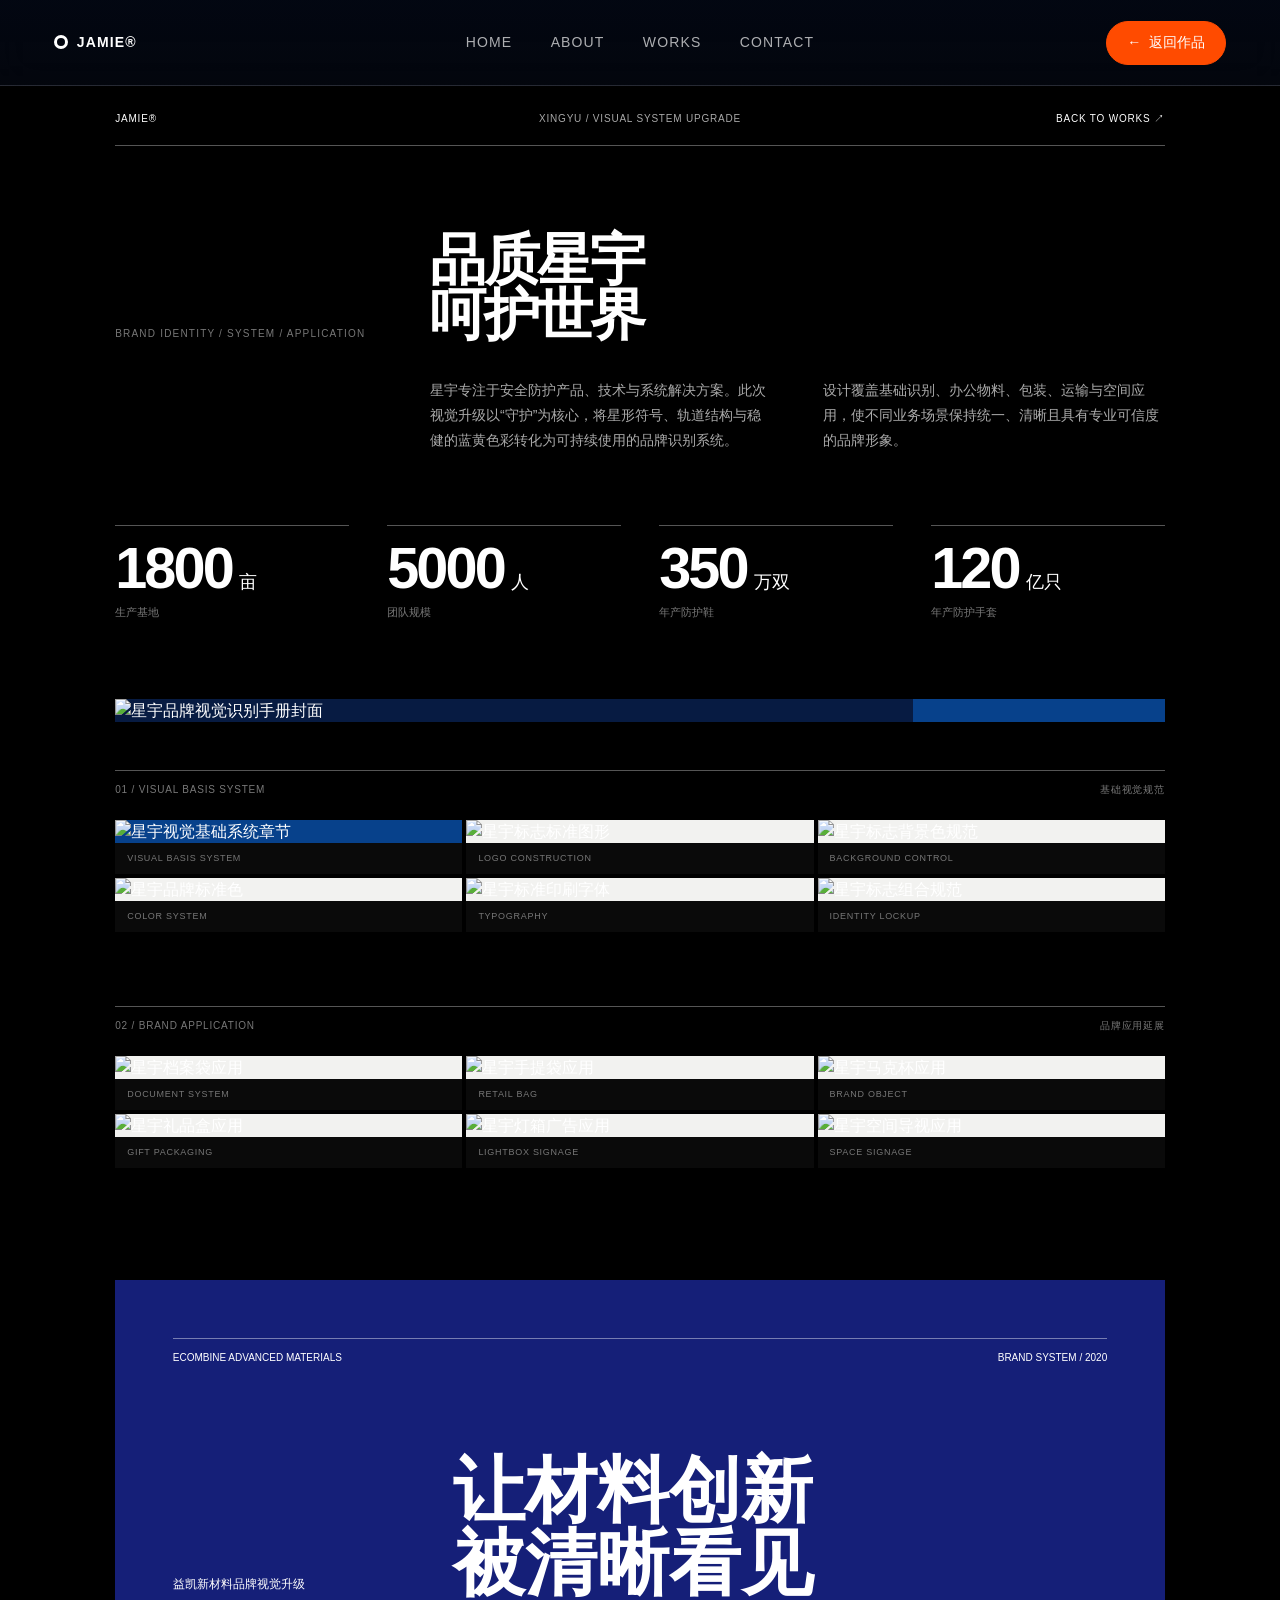
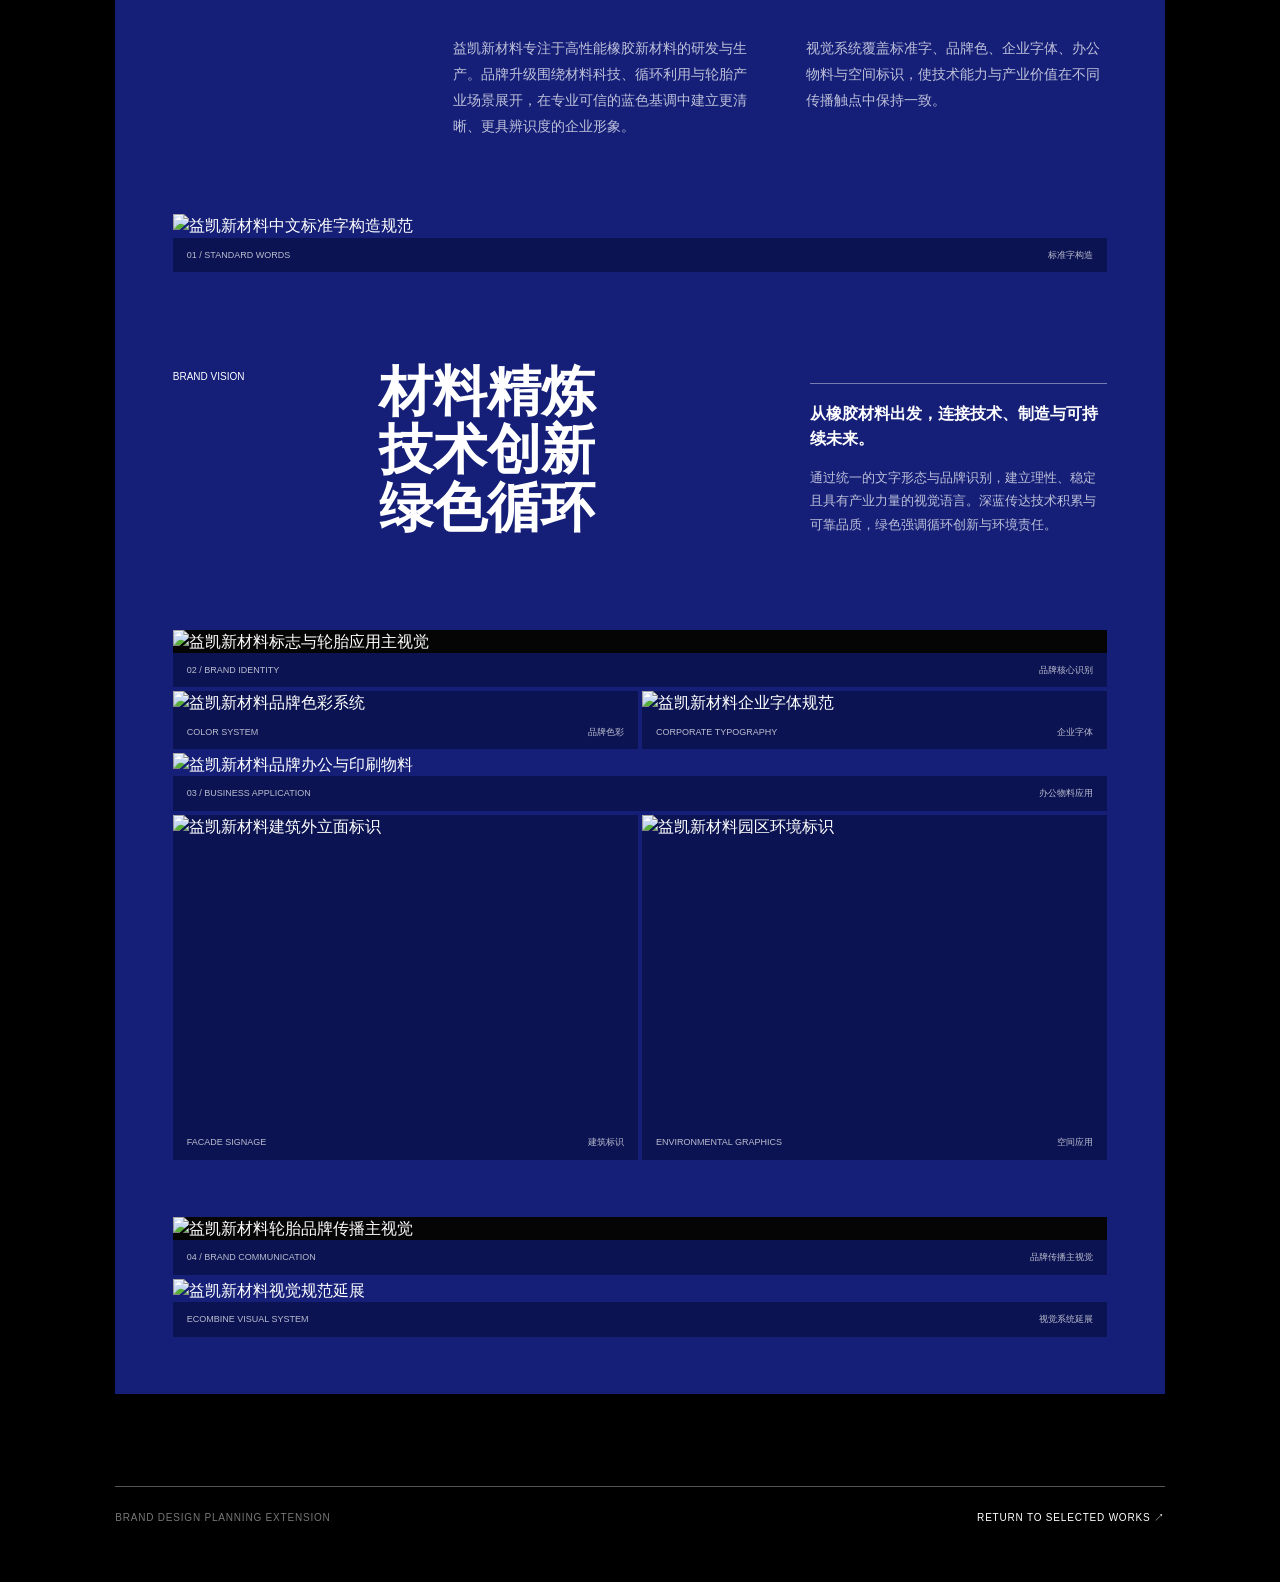
==== commit b0013dd2: "Fix: 修复二级页面的CSS和JS路径" ====
--- a/works/ecobine-brand-system/index.html
+++ b/works/ecobine-brand-system/index.html
@@ -6,8 +6,8 @@
   <meta name="description" content="星宇品牌视觉识别系统升级项目">
   <title>Xingyu Brand System — Jamie</title>
   <link rel="icon" href="data:,">
-  <link rel="stylesheet" href="editorial-case.css?v=xingyu-yikai-1">
-  <link rel="stylesheet" href="global-nav.css?v=fixed-nav-4">
+  <link rel="stylesheet" href="../../editorial-case.css?v=xingyu-yikai-1">
+  <link rel="stylesheet" href="../../global-nav.css?v=fixed-nav-4">
 </head>
 <body class="brand-reference-page has-global-nav">
   <header class="global-site-header">
--- a/editorial-case.css
+++ b/editorial-case.css
@@ -0,0 +1,67 @@
+﻿:root{font-family:Arial,"Helvetica Neue","Microsoft YaHei",sans-serif;color:#f7f7f5;background:#050505;line-height:1.45}
+*{box-sizing:border-box}html{scroll-behavior:smooth}body{margin:0;background:#050505}img{display:block;width:100%}a{color:inherit}
+.case-nav{position:relative;z-index:2;display:grid;grid-template-columns:1fr auto 1fr;align-items:center;gap:20px;padding:22px 6vw;border-bottom:1px solid #444;font-size:10px;letter-spacing:.08em;text-transform:uppercase}.case-nav a{text-decoration:none}.case-nav p{margin:0;color:#888}.case-nav a:last-child{text-align:right}
+.case-hero{display:grid;grid-template-columns:minmax(280px,.7fr) minmax(0,1.3fr);min-height:78svh;border-bottom:1px solid #333}.case-hero-copy{display:flex;flex-direction:column;justify-content:center;padding:8vw 6vw}.case-kicker{margin:0 0 24px;color:#8a8a86;font-size:10px;letter-spacing:.12em}.case-hero h1{margin:0;font-size:clamp(52px,6.6vw,118px);line-height:.87;letter-spacing:-.07em}.case-hero-copy>p:last-child{max-width:430px;margin:34px 0 0;color:#aaa;font-size:16px;line-height:1.75}.case-hero figure{margin:0;min-height:520px;background:#141414;overflow:hidden}.case-hero figure img{height:100%;object-fit:cover}
+.case-intro{display:grid;grid-template-columns:1fr 1fr;gap:8vw;padding:90px 6vw}.case-intro h2{margin:0;font-size:clamp(36px,4vw,70px);line-height:.95;letter-spacing:-.055em}.case-intro p{max-width:520px;margin:0;color:#aaa;font-size:16px;line-height:1.75}.case-label{display:flex;justify-content:space-between;gap:20px;padding-top:13px;border-top:1px solid #555;color:#777;font-size:10px;letter-spacing:.08em;text-transform:uppercase}
+.case-gallery{padding:0 6vw 90px}.case-gallery .case-label{margin-bottom:34px}.case-grid{display:grid;grid-template-columns:repeat(2,minmax(0,1fr));gap:18px}.case-grid figure{margin:0;background:#111;overflow:hidden}.case-grid figure.wide{grid-column:1/-1}.case-grid img{height:100%;object-fit:cover}.case-grid figcaption{padding:10px 0 22px;color:#777;font-size:10px;letter-spacing:.08em}
+.case-band{padding:90px 6vw;background:#f2f2ef;color:#111}.case-band .case-label{border-color:#999;color:#777}.case-band h2{max-width:920px;margin:52px 0 42px;font-size:clamp(40px,5vw,88px);line-height:.91;letter-spacing:-.065em}.case-band-grid{display:grid;grid-template-columns:repeat(3,1fr);gap:16px}.case-band-grid figure{margin:0}.case-band-grid figcaption{padding-top:9px;color:#777;font-size:10px}
+.case-footer{display:flex;justify-content:space-between;gap:20px;padding:28px 6vw;border-top:1px solid #444;color:#aaa;font-size:10px;letter-spacing:.08em}.case-footer a{text-decoration:none}
+body.case-blue{background:#061533}.case-blue .case-nav,.case-blue .case-hero{border-color:#31528b}.case-blue .case-hero figure,.case-blue .case-grid figure{background:#0c234f}.case-blue .case-label{border-color:#4069a7;color:#8ca9d2}.case-blue .case-intro p{color:#abc0df}.case-blue .case-band{background:#e8edf4}
+body.case-tea{background:#171410}.case-tea .case-nav,.case-tea .case-hero{border-color:#5b4f40}.case-tea .case-hero figure,.case-tea .case-grid figure{background:#262017}.case-tea .case-label{border-color:#6f604c;color:#a99071}.case-tea .case-intro p{color:#c0b19c}.case-tea .case-band{background:#efece4}
+body.case-package{background:#120c08}.case-package .case-nav,.case-package .case-hero{border-color:#60452d}.case-package .case-hero figure,.case-package .case-grid figure{background:#29180f}.case-package .case-label{border-color:#77563a;color:#bc8d61}.case-package .case-intro p{color:#c9ac91}.case-package .case-band{background:#f0e8dc}
+@media(max-width:850px){.case-nav{grid-template-columns:1fr auto;padding:18px 22px}.case-nav p{display:none}.case-hero{grid-template-columns:1fr;min-height:auto}.case-hero-copy{padding:76px 22px}.case-hero figure{min-height:58vw}.case-intro{grid-template-columns:1fr;gap:28px;padding:64px 22px}.case-gallery{padding:0 22px 64px}.case-band{padding:64px 22px}.case-band-grid{grid-template-columns:1fr 1fr}.case-footer{padding:24px 22px}}
+@media(max-width:540px){.case-hero h1{font-size:54px}.case-hero-copy>p:last-child,.case-intro p{font-size:14px}.case-grid,.case-band-grid{grid-template-columns:1fr}.case-grid figure.wide{grid-column:auto}.case-band h2{font-size:44px}.case-footer{display:block}.case-footer a{display:block;margin-top:10px}}
+@media(prefers-reduced-motion:reduce){html{scroll-behavior:auto}}
+
+/* Xingyu reference layout: pure black canvas and a long-form VIS grid. */
+.brand-reference-page{margin:0;background:#000;color:#fff;font-family:Arial,"Helvetica Neue","Microsoft YaHei",sans-serif}
+.brand-reference-nav{display:grid;grid-template-columns:1fr auto 1fr;align-items:center;gap:20px;margin:0 9vw;padding:26px 0 18px;border-bottom:1px solid #555;color:#aaa;font-size:10px;letter-spacing:.08em;text-transform:uppercase}.brand-reference-nav a{color:#fff;text-decoration:none}.brand-reference-nav a:last-child{text-align:right}
+.brand-reference-intro{padding:86px 9vw 78px}.brand-reference-title{display:grid;grid-template-columns:30% 70%;align-items:end;gap:0}.brand-reference-title>p{margin:0;color:#777;font-size:10px;letter-spacing:.12em}.brand-reference-title h1{margin:0;font-size:clamp(38px,4.4vw,80px);line-height:.98;letter-spacing:-.045em}.brand-reference-copy{display:grid;grid-template-columns:1fr 1fr;gap:4vw;margin:36px 0 0 30%}.brand-reference-copy p{margin:0;color:#aaa;font-size:14px;line-height:1.8}.brand-reference-stats{display:grid;grid-template-columns:repeat(4,1fr);gap:3vw;margin-top:72px}.brand-reference-stats div{border-top:1px solid #555;padding-top:14px}.brand-reference-stats strong{font-size:clamp(38px,4.5vw,76px);line-height:1;letter-spacing:-.05em}.brand-reference-stats span{margin-left:7px;font-size:18px}.brand-reference-stats p{margin:7px 0 0;color:#777;font-size:11px}
+.brand-reference-feature{position:relative;width:82%;margin:0 auto 4px;background:#071b42;overflow:hidden}.brand-reference-feature>img{display:block;width:100%}.brand-reference-feature-copy{position:absolute;top:0;right:0;bottom:0;width:24%;display:flex;flex-direction:column;padding:6% 4%;background:#07418b}.brand-reference-feature-copy strong{font-size:clamp(40px,5vw,82px);line-height:1}.brand-reference-feature-copy p{margin:10px 0 0;font-size:15px;line-height:1.2}.brand-reference-feature-copy span{margin-top:auto;font-size:13px;line-height:1.45}
+.brand-reference-system{width:82%;margin:0 auto;padding-top:44px}.brand-reference-label{display:flex;justify-content:space-between;gap:20px;margin-bottom:22px;padding-top:12px;border-top:1px solid #555;color:#777;font-size:10px;letter-spacing:.08em}.brand-reference-grid{display:grid;grid-template-columns:repeat(3,1fr);gap:4px}.brand-reference-grid figure{margin:0;background:#f2f2f0;overflow:hidden}.brand-reference-grid img{display:block;width:100%;height:auto}.brand-reference-grid figcaption{padding:9px 12px;background:#0a0a0a;color:#777;font-size:9px;letter-spacing:.08em}.brand-reference-a{background:#07418b!important}.brand-reference-applications{padding-top:74px}.brand-reference-footer{display:flex;justify-content:space-between;gap:20px;width:82%;margin:92px auto 0;padding:24px 0 56px;border-top:1px solid #555;color:#777;font-size:10px;letter-spacing:.08em}.brand-reference-footer a{color:#fff;text-decoration:none}
+
+/* Ecombine chapter: a continuous deep-blue brand manual below the Xingyu case. */
+.yikai-reference-page{width:82%;margin:112px auto 0;padding:0 4.5vw 4.5vw;background:#151f78;color:#fff;box-sizing:border-box;overflow:hidden}.yikai-reference-intro{padding:4.5vw 0 5.5vw}.yikai-reference-kicker{display:flex;justify-content:space-between;gap:20px;padding-top:12px;border-top:1px solid rgba(255,255,255,.42);font-size:10px;line-height:1.4}.yikai-reference-title{display:grid;grid-template-columns:30% 70%;align-items:end;margin-top:7vw}.yikai-reference-title>p{margin:0 28px 7px 0;font-size:12px;line-height:1.5}.yikai-reference-title h2{margin:0;font-size:clamp(42px,5.6vw,100px);font-weight:700;line-height:1.02;letter-spacing:0}.yikai-reference-copy{display:grid;grid-template-columns:1fr 1fr;gap:4vw;margin:36px 0 0 30%}.yikai-reference-copy p{margin:0;color:rgba(255,255,255,.72);font-size:14px;line-height:1.85}.yikai-reference-page figure{margin:0;overflow:hidden}.yikai-reference-page img{display:block;width:100%;height:auto}.yikai-reference-page figcaption{display:flex;justify-content:space-between;gap:20px;padding:11px 14px;background:#0b1352;color:rgba(255,255,255,.72);font-size:9px;line-height:1.4;letter-spacing:0}.yikai-reference-hero{margin-top:4px!important}.yikai-reference-vision{display:grid;grid-template-columns:18% 42% 1fr;gap:3vw;padding:7vw 0}.yikai-reference-vision>p{margin:8px 0 0;font-size:10px}.yikai-reference-vision h3{margin:0;font-size:clamp(34px,4.2vw,72px);line-height:1.08;letter-spacing:0}.yikai-reference-vision div{align-self:end;padding-top:18px;border-top:1px solid rgba(255,255,255,.42)}.yikai-reference-vision strong{display:block;font-size:16px;line-height:1.55}.yikai-reference-vision div p{margin:14px 0 0;color:rgba(255,255,255,.72);font-size:13px;line-height:1.8}.yikai-reference-grid{display:grid;grid-template-columns:1fr 1fr;gap:4px;margin-top:4px}.yikai-reference-grid figure{display:flex;flex-direction:column;background:#0b1352}.yikai-reference-grid img{flex:1;object-fit:cover}.yikai-reference-environment img{aspect-ratio:1.5;object-fit:cover}.yikai-reference-campaign{margin-top:4.5vw!important}.yikai-reference-end{margin-top:4px!important}.yikai-reference-dark img,.yikai-reference-campaign img{background:#050505}
+@media(max-width:760px){.brand-reference-nav{grid-template-columns:1fr auto;margin:0 20px}.brand-reference-nav span{display:none}.brand-reference-intro{padding:64px 20px}.brand-reference-title{grid-template-columns:1fr;gap:20px}.brand-reference-copy{grid-template-columns:1fr;margin:30px 0 0}.brand-reference-stats{grid-template-columns:1fr 1fr}.brand-reference-feature,.brand-reference-system,.brand-reference-footer{width:calc(100% - 40px)}.brand-reference-feature-copy{display:none}.brand-reference-grid{grid-template-columns:1fr 1fr}.brand-reference-footer{margin-top:60px}.yikai-reference-page{width:calc(100% - 40px);margin-top:72px;padding:0 20px 20px}.yikai-reference-intro{padding:34px 0 46px}.yikai-reference-title{grid-template-columns:1fr;margin-top:58px}.yikai-reference-title>p{margin-bottom:18px}.yikai-reference-copy{grid-template-columns:1fr;margin:28px 0 0}.yikai-reference-vision{grid-template-columns:1fr;padding:58px 0}.yikai-reference-vision h3{margin-top:22px}.yikai-reference-vision div{margin-top:22px}.yikai-reference-grid{grid-template-columns:1fr}.yikai-reference-campaign{margin-top:40px!important}}
+@media(max-width:480px){.brand-reference-stats{gap:28px 14px}.brand-reference-stats strong{font-size:42px}.brand-reference-grid{grid-template-columns:1fr}.brand-reference-footer{display:block}.brand-reference-footer a{display:block;margin-top:10px}}
+
+/* Breakthrough 2020: black editorial canvas based on the supplied annual-report reference. */
+.publication-reference-page{margin:0;background:#000;color:#fff;font-family:Arial,"Helvetica Neue","Microsoft YaHei",sans-serif}.publication-nav{display:grid;grid-template-columns:1fr auto 1fr;align-items:center;width:82%;margin:0 auto;padding:26px 0 18px;border-bottom:1px solid #444;font-size:10px;line-height:1.4}.publication-nav a{color:#fff;text-decoration:none}.publication-nav p{margin:0;color:#777}.publication-nav a:last-child{text-align:right}.publication-main{width:82%;margin:0 auto}.publication-intro{padding:76px 0 68px}.publication-kicker,.publication-label{display:flex;justify-content:space-between;gap:20px;padding-top:12px;border-top:1px solid #4b4b4b;color:#858585;font-size:10px;line-height:1.4}.publication-summary{display:grid;grid-template-columns:34% 66%;gap:0;margin-top:72px}.publication-summary>div:first-child>p{margin:0 0 26px;color:#777;font-size:10px;line-height:1.4}.publication-summary h1{margin:0;font-size:76px;line-height:.9;letter-spacing:0}.publication-description{align-self:end;max-width:820px}.publication-description h2{max-width:720px;margin:0 0 28px;font-size:34px;line-height:1.16;letter-spacing:0}.publication-description>p{max-width:760px;margin:0 0 14px;color:#aaa;font-size:15px;line-height:1.8}.publication-palette{display:flex;gap:12px;margin-top:30px}.publication-palette i{width:18px;height:18px;border-radius:50%;background:#e23b48}.publication-palette i:nth-child(2){background:#f2f2ee}.publication-palette i:nth-child(3){background:#e8bd24}.publication-palette i:nth-child(4){background:#24a84c}.publication-cover{width:78%;margin:0 auto;background:#000;overflow:hidden}.publication-cover img{width:100%;height:auto}.publication-reference-page figcaption{display:flex;justify-content:space-between;gap:20px;padding:11px 12px;background:#080808;color:#777;font-size:9px;line-height:1.4}.publication-section{padding-top:112px}.publication-section-head{display:grid;grid-template-columns:1.3fr .7fr;gap:8vw;align-items:end;margin:54px 0 38px}.publication-section-head h2{max-width:800px;margin:0;font-size:46px;line-height:1.05;letter-spacing:0}.publication-section-head p{max-width:480px;margin:0;color:#999;font-size:14px;line-height:1.75}.publication-spread-grid,.publication-mockup-grid{display:grid;grid-template-columns:repeat(3,minmax(0,1fr));gap:4px}.publication-spread-grid figure,.publication-mockup-grid figure{margin:0;background:#0c0c0c;overflow:hidden}.publication-spread-grid img,.publication-mockup-grid img{width:100%;height:auto}.publication-mockup-grid{row-gap:22px}.publication-mockup-grid figcaption{display:block;padding:9px 0 0;background:#000}.publication-bindings{padding-top:128px}.publication-closing{padding:160px 0 74px}.publication-closing>p{margin:0 0 44px;color:#777;font-size:10px}.publication-closing h2{margin:0;font-size:72px;line-height:.93;letter-spacing:0}.publication-closing div{display:flex;justify-content:space-between;gap:30px;margin-top:58px;padding-top:18px;border-top:1px solid #444;color:#999;font-size:11px}.publication-closing a{color:#fff;text-decoration:none}
+@media(max-width:900px){.publication-summary{grid-template-columns:1fr;margin-top:56px}.publication-summary h1{font-size:64px}.publication-description{margin-top:52px}.publication-section-head{grid-template-columns:1fr;gap:24px}.publication-spread-grid,.publication-mockup-grid{grid-template-columns:1fr 1fr}.publication-cover{width:100%}.publication-closing h2{font-size:60px}}
+@media(max-width:600px){.publication-nav{grid-template-columns:1fr auto;width:calc(100% - 40px);padding:20px 0}.publication-nav p{display:none}.publication-main{width:calc(100% - 40px)}.publication-intro{padding:56px 0 46px}.publication-kicker span:last-child{display:none}.publication-summary{margin-top:48px}.publication-summary h1{font-size:52px}.publication-description{margin-top:40px}.publication-description h2{font-size:28px}.publication-description>p{font-size:14px}.publication-section{padding-top:78px}.publication-section-head{margin:38px 0 28px}.publication-section-head h2{font-size:34px}.publication-spread-grid,.publication-mockup-grid{grid-template-columns:1fr}.publication-bindings{padding-top:86px}.publication-closing{padding:100px 0 52px}.publication-closing h2{font-size:44px}.publication-closing div{display:block}.publication-closing a{display:block;margin-top:18px}}
+
+/* Laoshan tea editorial: a distinct black chapter with restrained tea-green cues. */
+.tea-publication{padding-top:104px;border-top:1px solid #363636;background:#000;color:#fff}.tea-publication-intro{padding-bottom:82px}.tea-publication-kicker,.tea-publication-label{display:flex;justify-content:space-between;gap:20px;padding-top:12px;border-top:1px solid #465247;color:#7f9181;font-size:10px;line-height:1.4}.tea-publication-summary{display:grid;grid-template-columns:34% 66%;margin-top:72px}.tea-publication-summary>div:first-child>p{margin:0 0 26px;color:#718273;font-size:10px}.tea-publication-summary h2{margin:0;font-size:70px;line-height:.95;letter-spacing:0}.tea-publication-description{align-self:end;max-width:820px}.tea-publication-description h3{max-width:720px;margin:0 0 28px;font-size:34px;line-height:1.16;letter-spacing:0}.tea-publication-description>p{max-width:760px;margin:0 0 14px;color:#aaa;font-size:15px;line-height:1.8}.tea-publication-palette{display:flex;gap:12px;margin-top:30px}.tea-publication-palette i{width:18px;height:18px;border-radius:50%;background:#566f45}.tea-publication-palette i:nth-child(2){background:#f1f0e9}.tea-publication-palette i:nth-child(3){background:#d7ae42}.tea-publication-palette i:nth-child(4){background:#183d2d}.tea-publication-section{padding-top:30px}.tea-publication-section-head{display:grid;grid-template-columns:1.3fr .7fr;gap:8vw;align-items:end;margin:54px 0 38px}.tea-publication-section-head h3{max-width:800px;margin:0;font-size:46px;line-height:1.05;letter-spacing:0}.tea-publication-section-head p{max-width:480px;margin:0;color:#999;font-size:14px;line-height:1.75}.tea-publication-overview-grid{display:grid;grid-template-columns:repeat(3,minmax(0,1fr));gap:4px}.tea-publication figure{margin:0;background:#0a0a0a;overflow:hidden}.tea-publication img{display:block;width:100%;height:auto}.tea-publication figcaption{display:flex;justify-content:space-between;gap:20px;padding:10px 12px;background:#080808;color:#718273;font-size:9px;line-height:1.4}.tea-publication-cover{width:78%;margin:118px auto 0!important}.tea-publication-feature{margin-top:112px!important}.tea-publication-mockups{display:grid;grid-template-columns:1fr;gap:4px;margin-top:4px}.tea-publication-end{padding:130px 0 72px}.tea-publication-end>p{margin:0 0 82px;text-align:center;font-size:68px;font-weight:700;line-height:1}.tea-publication-end>p::after{content:"";display:block;width:92px;height:8px;margin:12px auto 0;background:#a78a4f}.tea-publication-end div{display:flex;justify-content:space-between;gap:30px;padding-top:18px;border-top:1px solid #465247;color:#718273;font-size:10px}.tea-publication-end a{color:#fff;text-decoration:none}
+@media(max-width:900px){.tea-publication-summary{grid-template-columns:1fr;margin-top:56px}.tea-publication-summary h2{font-size:60px}.tea-publication-description{margin-top:52px}.tea-publication-section-head{grid-template-columns:1fr;gap:24px}.tea-publication-overview-grid{grid-template-columns:1fr 1fr}.tea-publication-cover{width:100%}}
+@media(max-width:600px){.tea-publication{padding-top:76px}.tea-publication-intro{padding-bottom:62px}.tea-publication-kicker span:last-child{display:none}.tea-publication-summary{margin-top:48px}.tea-publication-summary h2{font-size:48px}.tea-publication-description{margin-top:40px}.tea-publication-description h3{font-size:28px}.tea-publication-description>p{font-size:14px}.tea-publication-section{padding-top:16px}.tea-publication-section-head{margin:38px 0 28px}.tea-publication-section-head h3{font-size:34px}.tea-publication-overview-grid{grid-template-columns:1fr}.tea-publication-cover{margin-top:78px!important}.tea-publication-feature{margin-top:72px!important}.tea-publication-end{padding:92px 0 52px}.tea-publication-end>p{margin-bottom:58px;font-size:50px}.tea-publication-end div{display:block}.tea-publication-end a{display:block;margin-top:16px}}
+
+/* Keep the tea cover aligned with the main content column. */
+.tea-publication-cover{width:100%;margin-left:0!important;margin-right:0!important}
+
+/* Align the first editorial cover with the same content edges. */
+.publication-cover{width:100%;margin-left:0;margin-right:0}
+
+/* Festive packaging reference layout. */
+.case-package{background:#e94712;color:#fff}
+.case-package .case-nav{width:80%;margin:0 auto;padding:34px 0 20px;border-color:rgba(255,255,255,.45);color:#fff}
+.case-package main{width:80%;margin:0 auto}
+.case-package .case-hero{display:block;min-height:0;border:0;padding:76px 0 0}
+.case-package .case-hero-copy{display:grid;grid-template-columns:30% 70%;padding:0 0 68px;align-items:end}
+.case-package .case-kicker{color:#ffd2bd;margin:0 0 24px}
+.case-package .case-hero h1{font-size:clamp(58px,6vw,108px);letter-spacing:-.06em}
+.case-package .case-hero-copy>p:last-child{max-width:760px;margin:0;color:#ffe1d3;font-size:14px;line-height:1.75}
+.case-package .case-hero figure{min-height:0;margin:0;background:transparent}
+.case-package .case-hero figure img{height:auto;object-fit:contain}
+.case-package .case-intro{display:none}
+.case-package .case-gallery{padding:78px 0 0}
+.case-package .case-label{border-color:rgba(255,255,255,.45);color:#ffd2bd}
+.case-package .case-grid{grid-template-columns:repeat(2,1fr);gap:4px;margin-top:22px}
+.case-package .case-grid figure.wide{grid-column:1/-1}
+.case-package .case-grid figcaption{display:none}
+.case-package .case-band{padding:92px 0 0;background:transparent;color:#fff}
+.case-package .case-band h2{margin:48px 0 36px;font-size:clamp(40px,5vw,84px)}
+.case-package .case-band-grid{grid-template-columns:repeat(2,1fr);gap:4px}
+.case-package .case-band-grid figure:nth-child(1),.case-package .case-band-grid figure:nth-child(4){grid-column:1/-1}
+.case-package .case-band-grid figcaption{display:none}
+.case-package .case-footer{width:100%;padding:70px 0 34px;border-color:rgba(255,255,255,.45);color:#ffe1d3}
+@media(max-width:850px){.case-package main{width:calc(100% - 40px)}.case-package .case-nav{width:calc(100% - 40px)}.case-package .case-hero-copy{grid-template-columns:1fr;gap:36px;padding-bottom:42px}.case-package .case-gallery{padding-top:56px}.case-package .case-band{padding-top:64px}}
--- a/global-nav.css
+++ b/global-nav.css
@@ -0,0 +1,129 @@
+﻿:root {
+  --global-nav-height: 86px;
+}
+
+html {
+  scroll-padding-top: var(--global-nav-height);
+}
+
+.global-site-header {
+  position: fixed !important;
+  z-index: 1000 !important;
+  inset: 0 0 auto 0;
+  width: 100%;
+  height: var(--global-nav-height);
+  padding: 0 clamp(24px, 4.2vw, 72px);
+  display: grid;
+  grid-template-columns: 1fr auto 1fr;
+  align-items: center;
+  color: #fff !important;
+  font-family: Inter, "Helvetica Neue", "PingFang SC", "Microsoft YaHei", Arial, sans-serif;
+  font-size: 14px;
+  letter-spacing: .08em;
+  text-transform: uppercase;
+  background: linear-gradient(180deg, rgba(2, 8, 23, .72), rgba(2, 8, 23, .48));
+  border-bottom: 1px solid rgba(255, 255, 255, .14);
+  box-shadow: 0 10px 34px rgba(0, 0, 0, .08);
+  -webkit-backdrop-filter: blur(18px) saturate(130%);
+  backdrop-filter: blur(18px) saturate(130%);
+}
+
+.global-site-header a {
+  color: inherit;
+  text-decoration: none;
+}
+
+.global-site-header .brand {
+  display: flex;
+  align-items: center;
+  gap: 9px;
+  font-weight: 700;
+}
+
+.global-site-header .brand i {
+  width: 14px;
+  height: 14px;
+  border: 3px solid #fff !important;
+  border-radius: 50%;
+}
+
+.global-site-header nav {
+  display: flex;
+  gap: clamp(22px, 3vw, 52px);
+  color: rgba(255, 255, 255, .68) !important;
+}
+
+.global-site-header nav a,
+.global-site-header .contact-pill {
+  transition: color .25s ease, background-color .25s ease, border-color .25s ease;
+}
+
+.global-site-header .case-return {
+  justify-self: end;
+  display: inline-flex;
+  align-items: center;
+  gap: 8px;
+  min-height: 44px;
+  padding: 10px 20px;
+  border: 1px solid #ff4b00;
+  border-radius: 30px;
+  background: #ff4b00;
+  color: #fff;
+  font-size: 14px;
+  letter-spacing: 0;
+  white-space: nowrap;
+  transition: background-color .2s ease;
+}
+.global-site-header .case-return:hover { background: #ff641f; }
+.global-site-header .case-return:focus-visible { outline: 2px solid #fff; outline-offset: 4px; }
+
+.global-site-header nav a:hover,
+.global-site-header nav a:focus-visible {
+  color: #fff;
+}
+
+.global-site-header .contact-pill {
+  justify-self: end;
+  padding: 9px 14px;
+  border: 1px solid rgba(255, 255, 255, .28);
+  border-radius: 999px;
+}
+
+.global-site-header .contact-pill:hover,
+.global-site-header .contact-pill:focus-visible {
+  background: #fff;
+  color: #020817;
+}
+
+.has-global-nav > .case-shell-header,
+.has-global-nav > .brand-reference-nav,
+.has-global-nav > .publication-nav,
+.has-global-nav > .case-nav {
+  margin-top: var(--global-nav-height);
+}
+
+.has-global-nav.watch-page > main {
+  padding-top: var(--global-nav-height);
+}
+
+@media (max-width: 640px) {
+  :root {
+    --global-nav-height: 70px;
+  }
+
+  .global-site-header {
+    grid-template-columns: 1fr auto;
+    padding: 0 20px;
+  }
+
+  .global-site-header nav {
+    display: none;
+  }
+}
+
+@media (prefers-reduced-motion: reduce) {
+  .global-site-header nav a,
+  .global-site-header .contact-pill {
+    transition: none;
+  }
+}
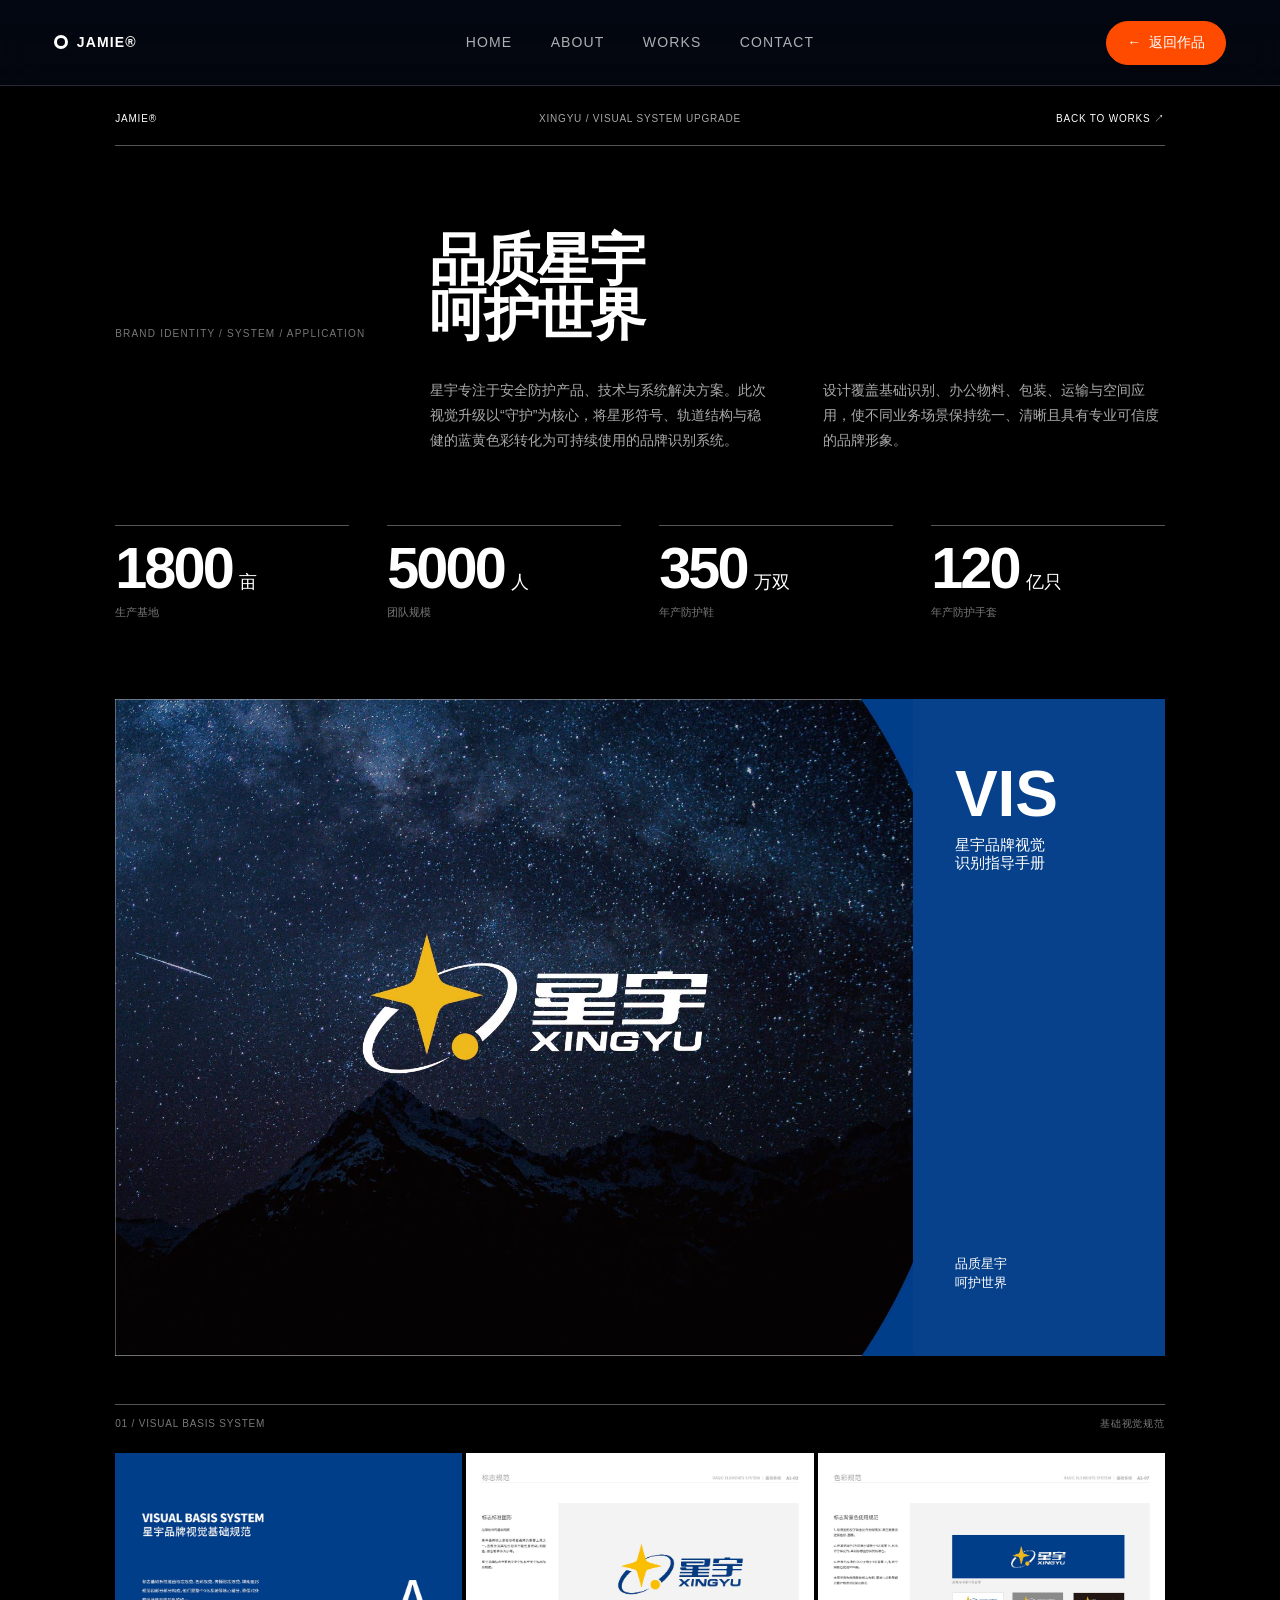
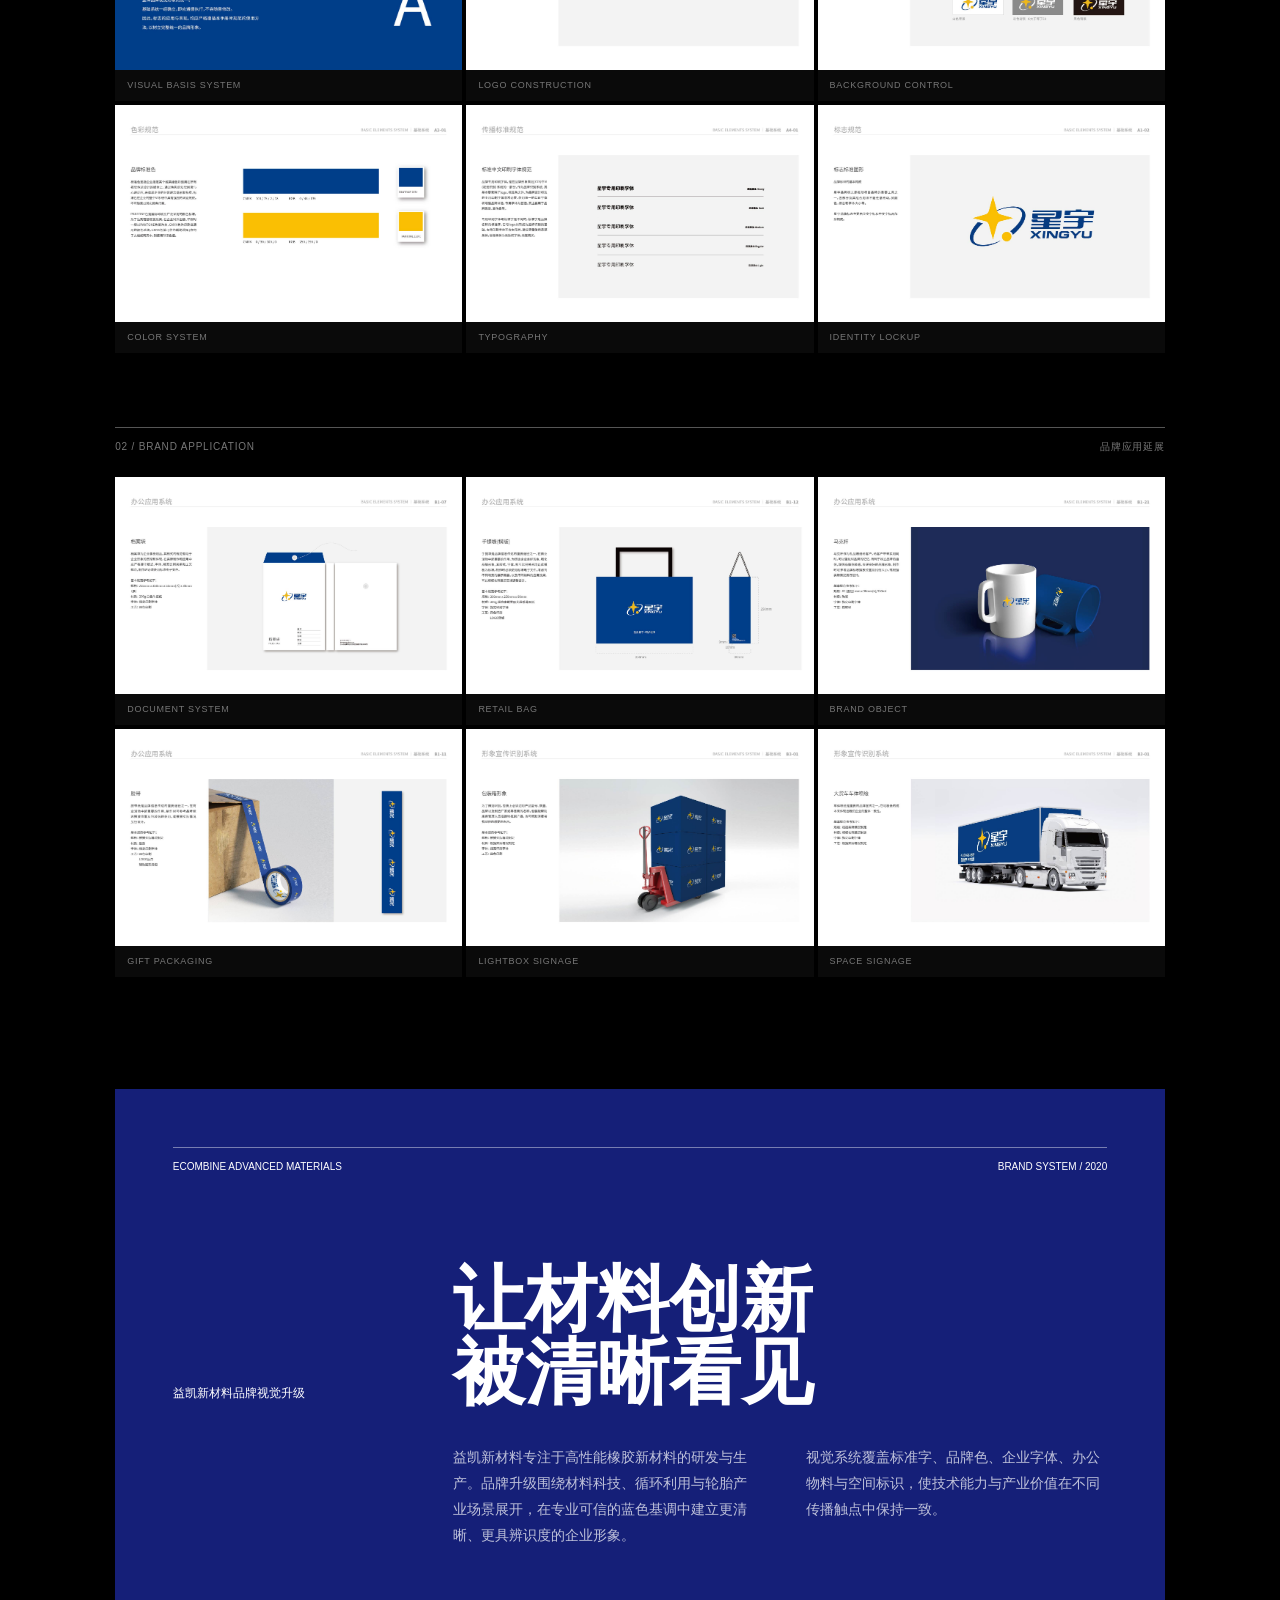
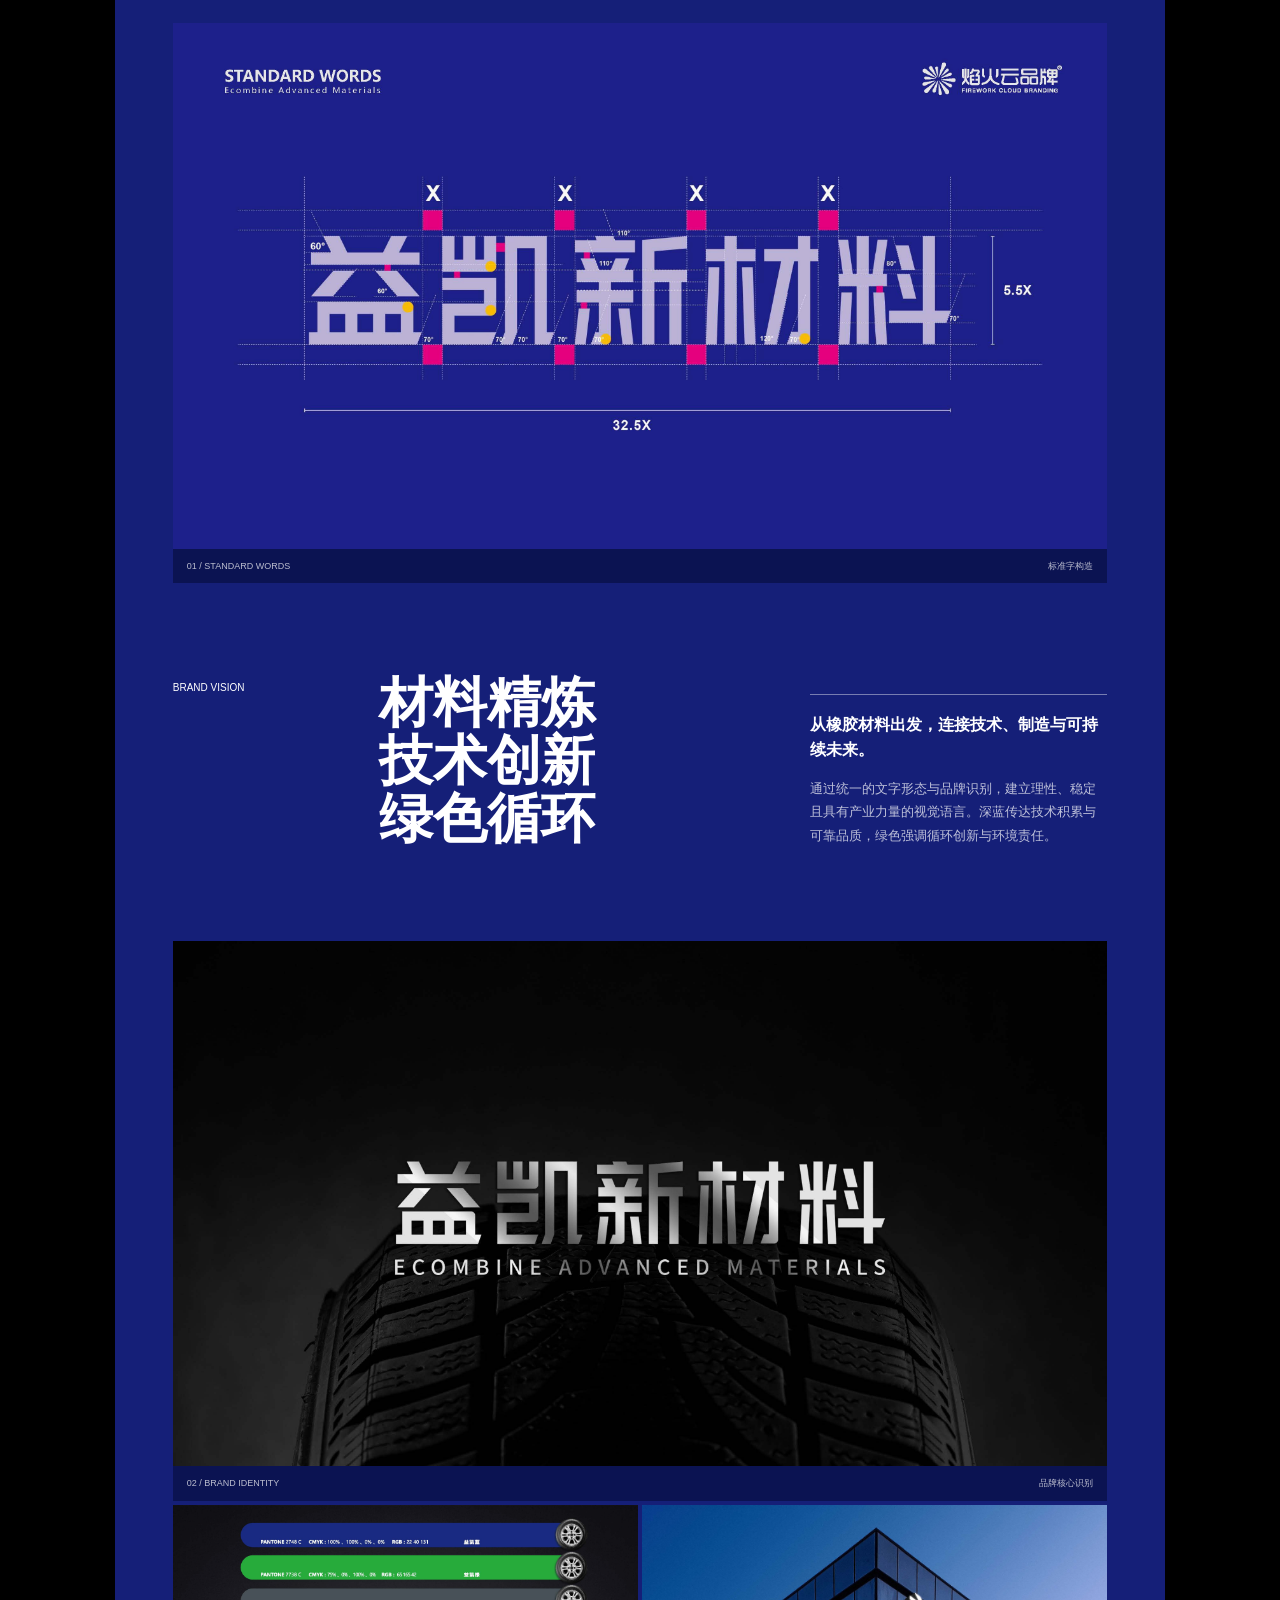
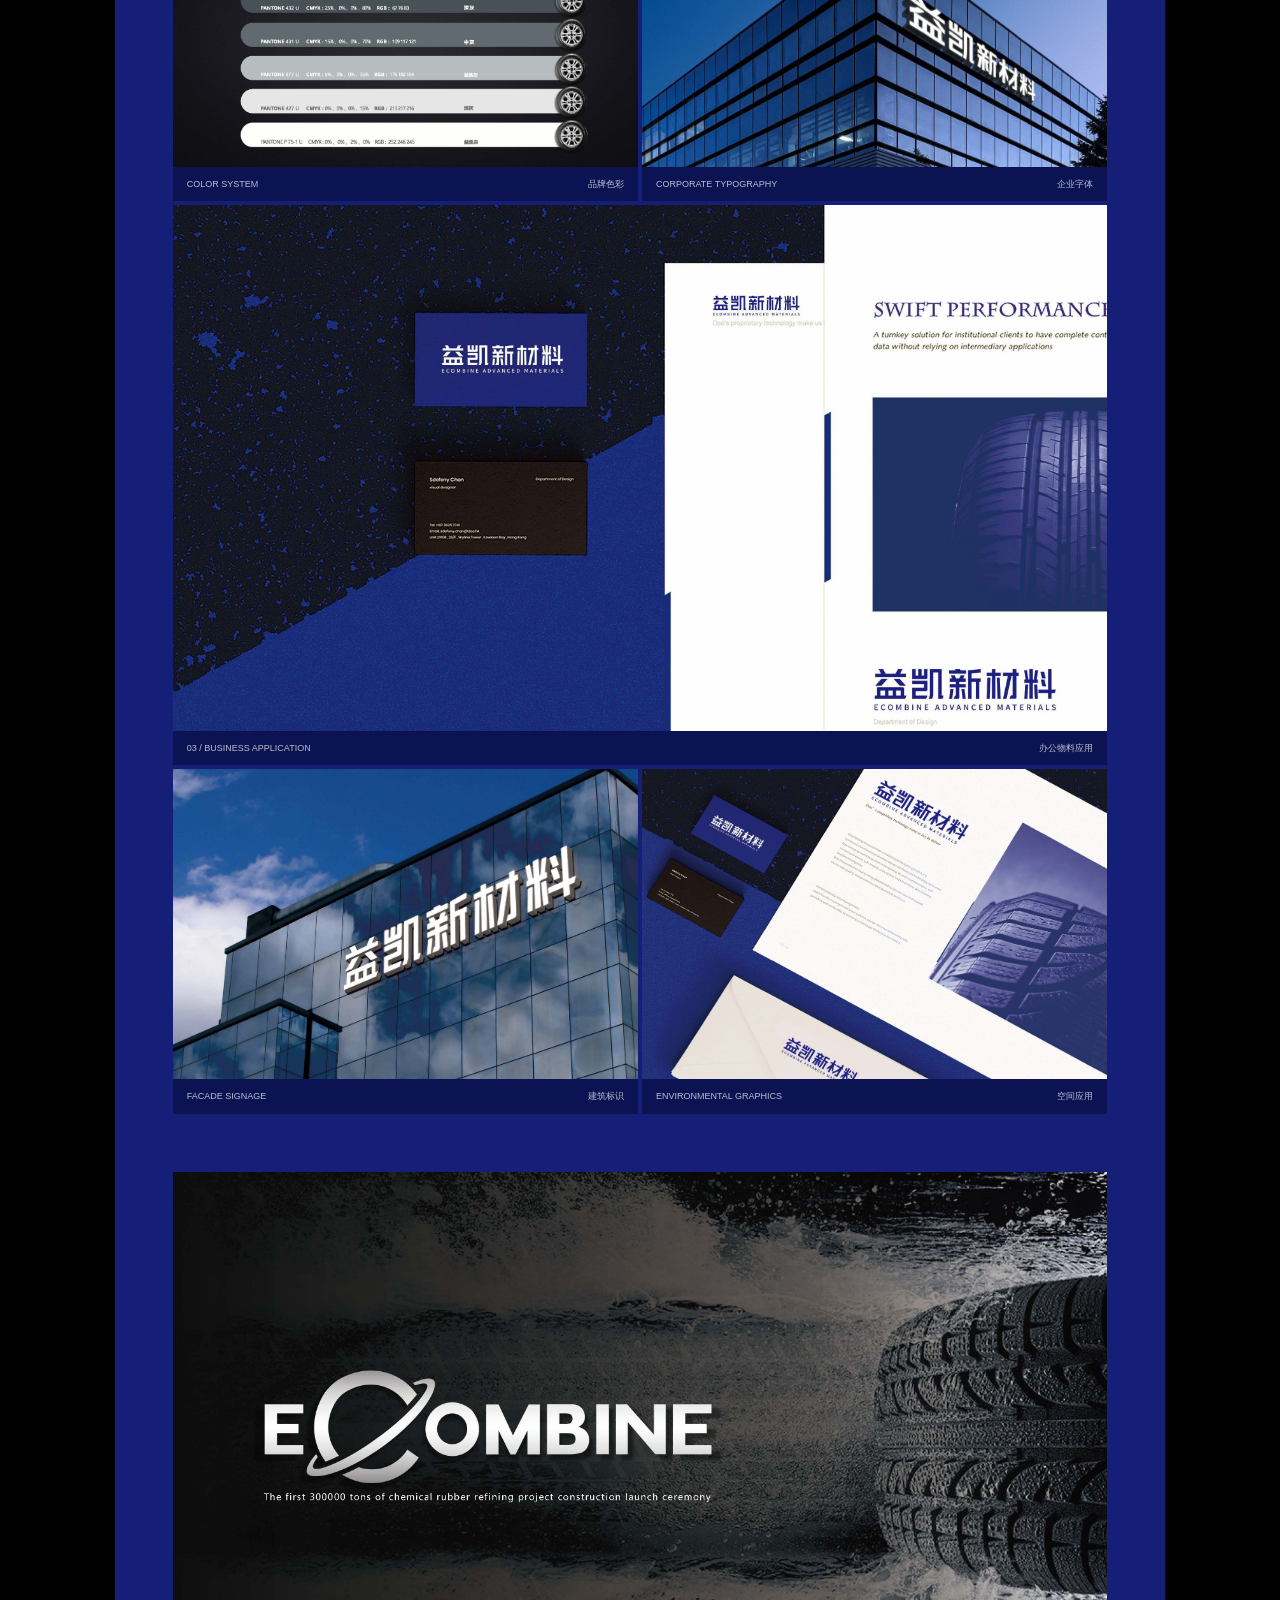
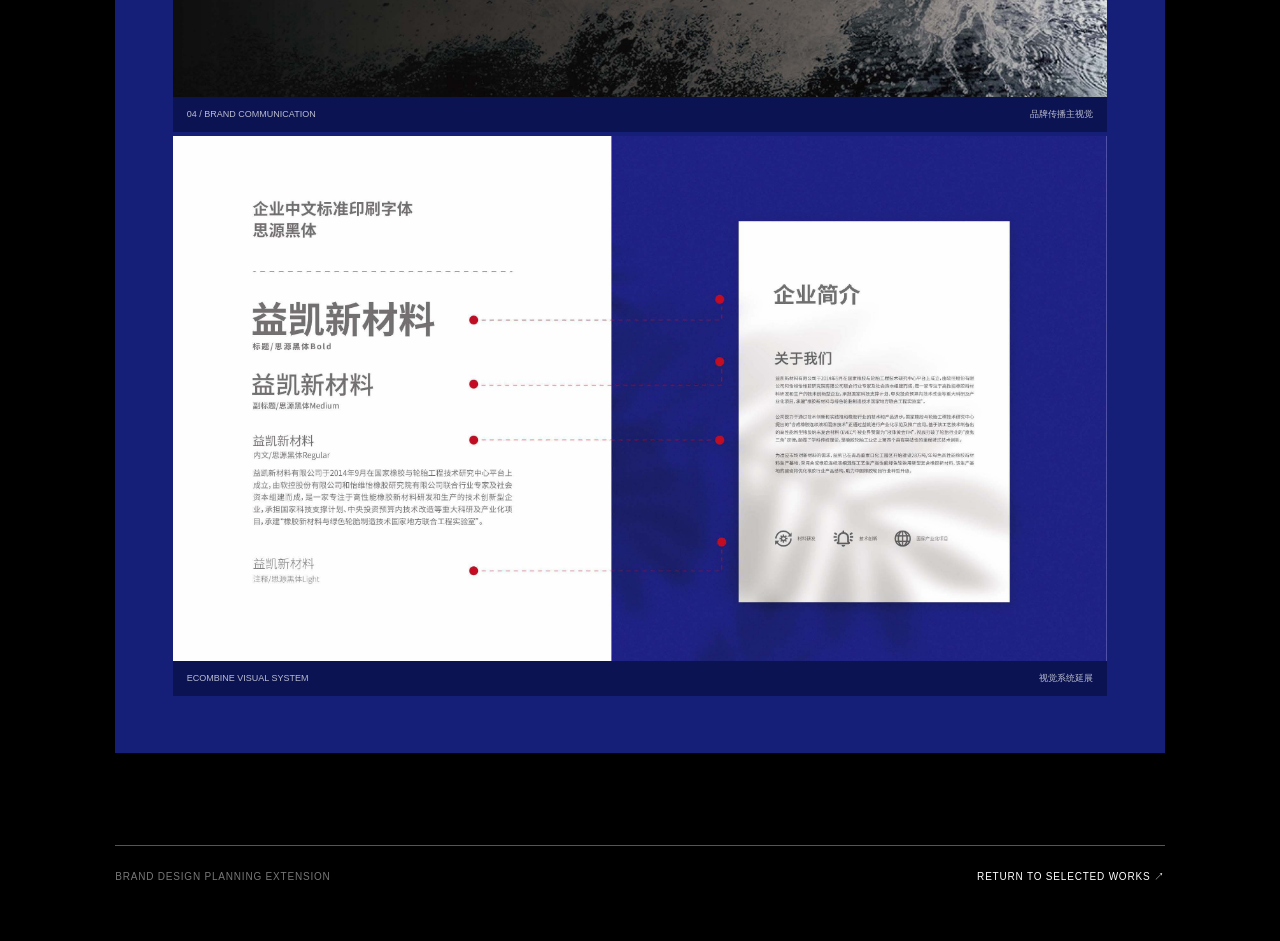
==== commit c6064e66: "Fix: 修复二级页面的图片和视频路径" ====
--- a/works/ecobine-brand-system/index.html
+++ b/works/ecobine-brand-system/index.html
@@ -39,31 +39,31 @@
     </section>
 
     <section class="brand-reference-feature">
-      <img src="assets/brand/xingyu-cover.jpg" alt="星宇品牌视觉识别手册封面">
+      <img src="../../assets/brand/xingyu-cover.jpg" alt="星宇品牌视觉识别手册封面">
       <div class="brand-reference-feature-copy"><strong>VIS</strong><p>星宇品牌视觉<br>识别指导手册</p><span>品质星宇<br>呵护世界</span></div>
     </section>
 
     <section class="brand-reference-system">
       <div class="brand-reference-label"><span>01 / VISUAL BASIS SYSTEM</span><span>基础视觉规范</span></div>
       <div class="brand-reference-grid">
-        <figure class="brand-reference-a"><img src="assets/brand/xingyu-section-a.jpg" alt="星宇视觉基础系统章节"><figcaption>VISUAL BASIS SYSTEM</figcaption></figure>
-        <figure><img src="assets/brand/xingyu-mark.jpg" alt="星宇标志标准图形"><figcaption>LOGO CONSTRUCTION</figcaption></figure>
-        <figure><img src="assets/brand/xingyu-background.jpg" alt="星宇标志背景色规范"><figcaption>BACKGROUND CONTROL</figcaption></figure>
-        <figure><img src="assets/brand/xingyu-colors.jpg" alt="星宇品牌标准色"><figcaption>COLOR SYSTEM</figcaption></figure>
-        <figure><img src="assets/brand/xingyu-type.jpg" alt="星宇标准印刷字体"><figcaption>TYPOGRAPHY</figcaption></figure>
-        <figure><img src="assets/brand/xingyu-mark.jpg" alt="星宇标志组合规范"><figcaption>IDENTITY LOCKUP</figcaption></figure>
+        <figure class="brand-reference-a"><img src="../../assets/brand/xingyu-section-a.jpg" alt="星宇视觉基础系统章节"><figcaption>VISUAL BASIS SYSTEM</figcaption></figure>
+        <figure><img src="../../assets/brand/xingyu-mark.jpg" alt="星宇标志标准图形"><figcaption>LOGO CONSTRUCTION</figcaption></figure>
+        <figure><img src="../../assets/brand/xingyu-background.jpg" alt="星宇标志背景色规范"><figcaption>BACKGROUND CONTROL</figcaption></figure>
+        <figure><img src="../../assets/brand/xingyu-colors.jpg" alt="星宇品牌标准色"><figcaption>COLOR SYSTEM</figcaption></figure>
+        <figure><img src="../../assets/brand/xingyu-type.jpg" alt="星宇标准印刷字体"><figcaption>TYPOGRAPHY</figcaption></figure>
+        <figure><img src="../../assets/brand/xingyu-mark.jpg" alt="星宇标志组合规范"><figcaption>IDENTITY LOCKUP</figcaption></figure>
       </div>
     </section>
 
     <section class="brand-reference-system brand-reference-applications">
       <div class="brand-reference-label"><span>02 / BRAND APPLICATION</span><span>品牌应用延展</span></div>
       <div class="brand-reference-grid">
-        <figure><img src="assets/brand/xingyu-folder.jpg" alt="星宇档案袋应用"><figcaption>DOCUMENT SYSTEM</figcaption></figure>
-        <figure><img src="assets/brand/xingyu-bag.jpg" alt="星宇手提袋应用"><figcaption>RETAIL BAG</figcaption></figure>
-        <figure><img src="assets/brand/xingyu-mug.jpg" alt="星宇马克杯应用"><figcaption>BRAND OBJECT</figcaption></figure>
-        <figure><img src="assets/brand/xingyu-box.jpg" alt="星宇礼品盒应用"><figcaption>GIFT PACKAGING</figcaption></figure>
-        <figure><img src="assets/brand/xingyu-sign.jpg" alt="星宇灯箱广告应用"><figcaption>LIGHTBOX SIGNAGE</figcaption></figure>
-        <figure><img src="assets/brand/xingyu-signage.jpg" alt="星宇空间导视应用"><figcaption>SPACE SIGNAGE</figcaption></figure>
+        <figure><img src="../../assets/brand/xingyu-folder.jpg" alt="星宇档案袋应用"><figcaption>DOCUMENT SYSTEM</figcaption></figure>
+        <figure><img src="../../assets/brand/xingyu-bag.jpg" alt="星宇手提袋应用"><figcaption>RETAIL BAG</figcaption></figure>
+        <figure><img src="../../assets/brand/xingyu-mug.jpg" alt="星宇马克杯应用"><figcaption>BRAND OBJECT</figcaption></figure>
+        <figure><img src="../../assets/brand/xingyu-box.jpg" alt="星宇礼品盒应用"><figcaption>GIFT PACKAGING</figcaption></figure>
+        <figure><img src="../../assets/brand/xingyu-sign.jpg" alt="星宇灯箱广告应用"><figcaption>LIGHTBOX SIGNAGE</figcaption></figure>
+        <figure><img src="../../assets/brand/xingyu-signage.jpg" alt="星宇空间导视应用"><figcaption>SPACE SIGNAGE</figcaption></figure>
       </div>
     </section>
 
@@ -84,7 +84,7 @@
       </div>
 
       <figure class="yikai-reference-hero">
-        <img src="assets/brand/yk-33.jpg" alt="益凯新材料中文标准字构造规范">
+        <img src="../../assets/brand/yk-33.jpg" alt="益凯新材料中文标准字构造规范">
         <figcaption><span>01 / STANDARD WORDS</span><span>标准字构造</span></figcaption>
       </figure>
 
@@ -98,44 +98,44 @@
       </div>
 
       <figure class="yikai-reference-hero yikai-reference-dark">
-        <img src="assets/brand/yk-34.jpg" alt="益凯新材料标志与轮胎应用主视觉" loading="lazy">
+        <img src="../../assets/brand/yk-34.jpg" alt="益凯新材料标志与轮胎应用主视觉" loading="lazy">
         <figcaption><span>02 / BRAND IDENTITY</span><span>品牌核心识别</span></figcaption>
       </figure>
 
       <div class="yikai-reference-grid">
         <figure>
-          <img src="assets/brand/yk-03.jpg" alt="益凯新材料品牌色彩系统" loading="lazy">
+          <img src="../../assets/brand/yk-03.jpg" alt="益凯新材料品牌色彩系统" loading="lazy">
           <figcaption><span>COLOR SYSTEM</span><span>品牌色彩</span></figcaption>
         </figure>
         <figure>
-          <img src="assets/brand/yk-40.jpg" alt="益凯新材料企业字体规范" loading="lazy">
+          <img src="../../assets/brand/yk-40.jpg" alt="益凯新材料企业字体规范" loading="lazy">
           <figcaption><span>CORPORATE TYPOGRAPHY</span><span>企业字体</span></figcaption>
         </figure>
       </div>
 
       <figure class="yikai-reference-hero">
-        <img src="assets/brand/yk-35.jpg" alt="益凯新材料品牌办公与印刷物料" loading="lazy">
+        <img src="../../assets/brand/yk-35.jpg" alt="益凯新材料品牌办公与印刷物料" loading="lazy">
         <figcaption><span>03 / BUSINESS APPLICATION</span><span>办公物料应用</span></figcaption>
       </figure>
 
       <div class="yikai-reference-grid yikai-reference-environment">
         <figure>
-          <img src="assets/brand/yk-36.jpg" alt="益凯新材料建筑外立面标识" loading="lazy">
+          <img src="../../assets/brand/yk-36.jpg" alt="益凯新材料建筑外立面标识" loading="lazy">
           <figcaption><span>FACADE SIGNAGE</span><span>建筑标识</span></figcaption>
         </figure>
         <figure>
-          <img src="assets/brand/yk-39.jpg" alt="益凯新材料园区环境标识" loading="lazy">
+          <img src="../../assets/brand/yk-39.jpg" alt="益凯新材料园区环境标识" loading="lazy">
           <figcaption><span>ENVIRONMENTAL GRAPHICS</span><span>空间应用</span></figcaption>
         </figure>
       </div>
 
       <figure class="yikai-reference-hero yikai-reference-campaign">
-        <img src="assets/brand/yk-05.jpg" alt="益凯新材料轮胎品牌传播主视觉" loading="lazy">
+        <img src="../../assets/brand/yk-05.jpg" alt="益凯新材料轮胎品牌传播主视觉" loading="lazy">
         <figcaption><span>04 / BRAND COMMUNICATION</span><span>品牌传播主视觉</span></figcaption>
       </figure>
 
       <figure class="yikai-reference-hero yikai-reference-end">
-        <img src="assets/brand/yk-42.jpg" alt="益凯新材料视觉规范延展" loading="lazy">
+        <img src="../../assets/brand/yk-42.jpg" alt="益凯新材料视觉规范延展" loading="lazy">
         <figcaption><span>ECOMBINE VISUAL SYSTEM</span><span>视觉系统延展</span></figcaption>
       </figure>
     </section>
